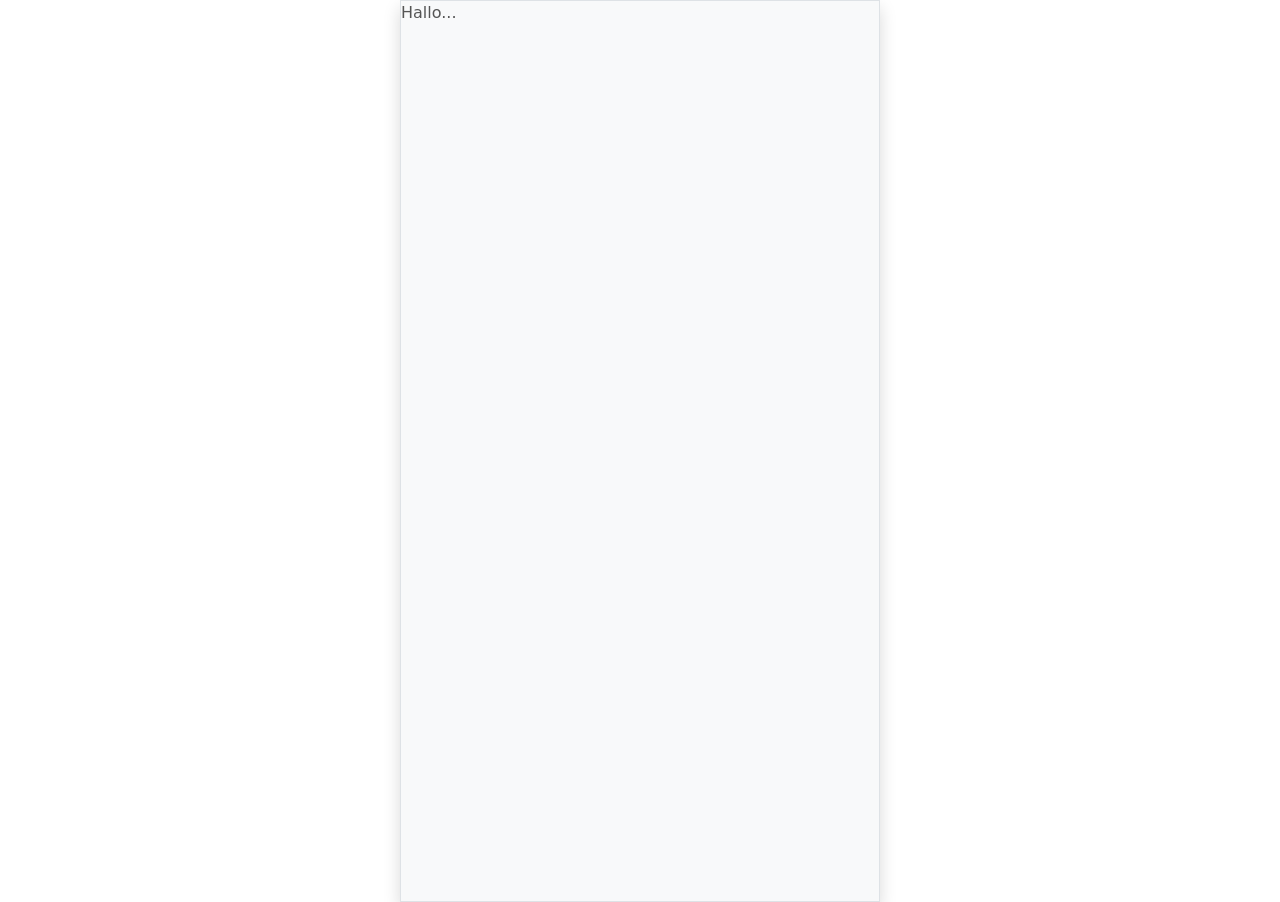
==== html/index.html @ d2ee05b6 "up theme" ====
<!doctype html>
<html lang="id">
  <head>
    <meta charset="UTF-8" />
    <meta name="viewport" content="width=480, user-scalable=no" />
    <meta name="theme-color" content="#FFFFFF" />
    <meta name="description" content="Lapor Bupati" />
    <meta name="keywords" content="Lapor Bupati" />
    <meta name="author" content="LoisPoetra" />
    <meta name="robots" content="index, follow" />

    <!-- Open Graph Meta -->
    <meta property="og:type" content="website" />
    <meta property="og:title" content="Lapor Bupati" />
    <meta property="og:description" content="Lapor Bupati" />
    <meta property="og:image" content="/lamdara.png" />
    <meta property="og:url" content="/" />

    <!-- Twitter Meta -->
    <meta name="twitter:card" content="summary_large_image" />
    <meta name="twitter:title" content="Lapor Bupati" />
    <meta name="twitter:description" content="Lapor Bupati" />
    <meta name="twitter:image" content="/lamdara.png" />

    <title>Lapor Bupati</title>

    <!-- Icons -->
    <link rel="icon" href="favicon.ico" type="image/x-icon" />
    <link rel="apple-touch-icon" sizes="180x180" href="apple-touch-icon.png" />
    <link rel="icon" type="image/png" sizes="32x32" href="favicon-32x32.png" />
    <link rel="icon" type="image/png" sizes="16x16" href="favicon-16x16.png" />
    <link
      rel="icon"
      type="image/png"
      sizes="192x192"
      href="android-chrome-192x192.png"
    />
    <link
      rel="icon"
      type="image/png"
      sizes="512x512"
      href="android-chrome-512x512.png"
    />
    <link rel="manifest" href="site.webmanifest" />

    <!-- CSS -->
    <link rel="stylesheet" href="assets/css/animation.css" />
    <link rel="stylesheet" href="assets/css/font.css" />
    <link rel="stylesheet" href="assets/css/width.css" />
    <link rel="stylesheet" href="assets/css/height.css" />
    <link rel="stylesheet" href="assets/css/color.css" />
    <link rel="stylesheet" href="assets/css/style.css" />
    <link rel="stylesheet" href="assets/css/custom.css" />
    <link rel="stylesheet" href="assets/css/app.css" />
    <link rel="stylesheet" href="assets/css/responsive.css" />

    <!-- VENDOR CSS -->
    <link
      rel="stylesheet"
      href="assets/vendor/sweetalert2/sweetalert2.min.css"
    />
    <link
      rel="stylesheet"
      href="assets/vendor/bootstrap/css/bootstrap.min.css"
    />
    <link rel="stylesheet" href="assets/vendor/aos/aos.css" />
    <link
      rel="stylesheet"
      href="assets/vendor/glightbox/css/glightbox.min.css"
    />
    <link rel="stylesheet" href="assets/vendor/swiper/swiper-bundle.min.css" />
  </head>
  <body class="index-page">
    <div id="app">
      <main class="main" id="mainApp">
        <section class="page-wrapper shadow border bg-light">
          <div class="page-app">Hallo...</div>
        </section>
      </main>
    </div>

    <!-- VENDOR JS -->
    <script src="assets/vendor/sweetalert2/sweetalert2.min.js"></script>
    <script src="assets/vendor/bootstrap/js/bootstrap.min.js"></script>
    <script src="assets/vendor/aos/aos.js"></script>
    <script src="assets/vendor/glightbox/js/glightbox.min.js"></script>
    <script src="assets/vendor/swiper/swiper-bundle.min.js"></script>
    <script src="assets/vendor/purecounter/purecounter_vanilla.js"></script>
    <script src="assets/vendor/imagesloaded/imagesloaded.pkgd.min.js"></script>
    <script src="assets/vendor/isotope-layout/isotope.pkgd.min.js"></script>
  </body>
</html>
---- html/assets/css/animation.css ----
/* =================== */
/* SCROLLING MARQUEE  */
/* =================== */
@keyframes marqueeLeft {
    0% {
        transform: translateX(0);
    }
    100% {
        transform: translateX(-100%);
    }
}

@keyframes marqueeRight {
    0% {
        transform: translateX(-100%);
    }
    100% {
        transform: translateX(0);
    }
}

.on-marquee {
    overflow: hidden;
    white-space: nowrap;
    display: inline-block;
    animation: marqueeLeft 5s linear infinite;
}

/* =================== */
/* SHAKE ANIMATION  */
/* =================== */
@keyframes shake {
    0%, 100% { transform: translateX(0); }
    20%, 60% { transform: translateX(-5px); }
    40%, 80% { transform: translateX(5px); }
}

.on-shake:hover {
    animation: shake 0.5s ease-in-out;
}

/* =================== */
/* TEXT SHRINK / GROW */
/* =================== */
@keyframes sinkText {
    0% { transform: scale(1); opacity: 1; }
    100% { transform: scale(0.9); opacity: 0.8; }
}

.on-shink:hover {
    animation: sinkText 0.3s ease-in-out forwards;
}

@keyframes growText {
    0% { transform: scale(1); }
    100% { transform: scale(1.1); }
}

.on-grow:hover {
    animation: growText 0.3s ease-in-out forwards;
}

/* =================== */
/* ROTATE ANIMATION  */
/* =================== */
@keyframes rotate360 {
    from { transform: rotate(0deg); }
    to { transform: rotate(360deg); }
}

.on-rotate {
    display: inline-block;
    animation: rotate360 2s linear infinite;
}

/* =================== */
/* FADE IN / OUT  */
/* =================== */
@keyframes fadeIn {
    from { opacity: 0; }
    to { opacity: 1; }
}

.on-fade-in {
    animation: fadeIn 1s ease-in-out;
}

@keyframes fadeOut {
    from { opacity: 1; }
    to { opacity: 0; }
}

.on-fade-out {
    animation: fadeOut 1s ease-in-out;
}

/* =================== */
/* LOADING SPINNER */
/* =================== */
@keyframes spinner {
    0% { transform: rotate(0deg); }
    100% { transform: rotate(360deg); }
}

.on-spinner {
    width: 30px;
    height: 30px;
    border: 4px solid rgba(255, 255, 255, 0.3);
    border-top: 4px solid #fff;
    border-radius: 50%;
    animation: spinner 1s linear infinite;
}

/* =================== */
/* BOUNCE EFFECT  */
/* =================== */
@keyframes bounce {
    0%, 100% { transform: translateY(0); }
    50% { transform: translateY(-10px); }
}

.on-bounce {
    animation: bounce 0.5s ease-in-out infinite;
}

/* =================== */
/* WIGGLE EFFECT  */
/* =================== */
@keyframes wiggle {
    0% { transform: rotate(0); }
    25% { transform: rotate(5deg); }
    50% { transform: rotate(-5deg); }
    75% { transform: rotate(5deg); }
    100% { transform: rotate(0); }
}

.on-wiggle:hover {
    animation: wiggle 0.3s ease-in-out;
}

/* =================== */
/* COLOR CHANGE  */
/* =================== */
@keyframes colorChange {
    0% { color: red; }
    50% { color: blue; }
    100% { color: green; }
}

.on-color-change {
    animation: colorChange 3s infinite;
}


/* Keyframe for Shimmer Animation */
@keyframes shimmer {
    0% {
        left: -150%;
    }

    100% {
        left: 100%;
    }
}
---- html/assets/css/font.css ----
/* Variable Fonts */
@font-face {
  font-family: "Urbanist";
  src: url("../fonts/Urbanist-VariableFont_wght.ttf") format("truetype");
  font-weight: 100 900;
  font-style: normal;
}

@font-face {
  font-family: "Urbanist";
  src: url("../fonts/Urbanist-Italic-VariableFont_wght.ttf") format("truetype");
  font-weight: 100 900;
  font-style: italic;
}

/* Static Fonts */
@font-face {
  font-family: "Urbanist";
  src: url("../fonts/static/Urbanist-Thin.ttf") format("truetype");
  font-weight: 100;
  font-style: normal;
}

@font-face {
  font-family: "Urbanist";
  src: url("../fonts/static/Urbanist-ThinItalic.ttf") format("truetype");
  font-weight: 100;
  font-style: italic;
}

@font-face {
  font-family: "Urbanist";
  src: url("../fonts/static/Urbanist-ExtraLight.ttf") format("truetype");
  font-weight: 200;
  font-style: normal;
}

@font-face {
  font-family: "Urbanist";
  src: url("../fonts/static/Urbanist-ExtraLightItalic.ttf") format("truetype");
  font-weight: 200;
  font-style: italic;
}

@font-face {
  font-family: "Urbanist";
  src: url("../fonts/static/Urbanist-Light.ttf") format("truetype");
  font-weight: 300;
  font-style: normal;
}

@font-face {
  font-family: "Urbanist";
  src: url("../fonts/static/Urbanist-LightItalic.ttf") format("truetype");
  font-weight: 300;
  font-style: italic;
}

@font-face {
  font-family: "Urbanist";
  src: url("../fonts/static/Urbanist-Regular.ttf") format("truetype");
  font-weight: 400;
  font-style: normal;
}

@font-face {
  font-family: "Urbanist";
  src: url("../fonts/static/Urbanist-Italic.ttf") format("truetype");
  font-weight: 400;
  font-style: italic;
}

@font-face {
  font-family: "Urbanist";
  src: url("../fonts/static/Urbanist-Medium.ttf") format("truetype");
  font-weight: 500;
  font-style: normal;
}

@font-face {
  font-family: "Urbanist";
  src: url("../fonts/static/Urbanist-MediumItalic.ttf") format("truetype");
  font-weight: 500;
  font-style: italic;
}

@font-face {
  font-family: "Urbanist";
  src: url("../fonts/static/Urbanist-SemiBold.ttf") format("truetype");
  font-weight: 600;
  font-style: normal;
}

@font-face {
  font-family: "Urbanist";
  src: url("../fonts/static/Urbanist-SemiBoldItalic.ttf") format("truetype");
  font-weight: 600;
  font-style: italic;
}

@font-face {
  font-family: "Urbanist";
  src: url("../fonts/static/Urbanist-Bold.ttf") format("truetype");
  font-weight: 700;
  font-style: normal;
}

@font-face {
  font-family: "Urbanist";
  src: url("../fonts/static/Urbanist-BoldItalic.ttf") format("truetype");
  font-weight: 700;
  font-style: italic;
}

@font-face {
  font-family: "Urbanist";
  src: url("../fonts/static/Urbanist-ExtraBold.ttf") format("truetype");
  font-weight: 800;
  font-style: normal;
}

@font-face {
  font-family: "Urbanist";
  src: url("../fonts/static/Urbanist-ExtraBoldItalic.ttf") format("truetype");
  font-weight: 800;
  font-style: italic;
}

@font-face {
  font-family: "Urbanist";
  src: url("../fonts/static/Urbanist-Black.ttf") format("truetype");
  font-weight: 900;
  font-style: normal;
}

@font-face {
  font-family: "Urbanist";
  src: url("../fonts/static/Urbanist-BlackItalic.ttf") format("truetype");
  font-weight: 900;
  font-style: italic;
}

/* Font SIZE */
.fs-8px {
  font-size: 8px !important;
}

.fs-9px {
  font-size: 9px !important;
}

.fs-10px {
  font-size: 10px !important;
}

.fs-11px {
  font-size: 11px !important;
}

.fs-12px {
  font-size: 12px !important;
}

.fs-13px {
  font-size: 13px !important;
}

.fs-14px {
  font-size: 14px !important;
}

.fs-15px {
  font-size: 15px !important;
}

.fs-16px {
  font-size: 16px !important;
}

.fs-17px {
  font-size: 17px !important;
}

.fs-18px {
  font-size: 18px !important;
}

.fs-19px {
  font-size: 19px !important;
}

.fs-20px {
  font-size: 20px !important;
}

.fs-21px {
  font-size: 21px !important;
}

.fs-22px {
  font-size: 22px !important;
}

.fs-23px {
  font-size: 23px !important;
}

.fs-24px {
  font-size: 24px !important;
}

.fs-25px {
  font-size: 25px !important;
}

.fs-26px {
  font-size: 26px !important;
}

.fs-27px {
  font-size: 27px !important;
}

.fs-28px {
  font-size: 28px !important;
}

.fs-29px {
  font-size: 29px !important;
}

.fs-30px {
  font-size: 30px !important;
}

.fs-31px {
  font-size: 31px !important;
}

.fs-32px {
  font-size: 32px !important;
}

.fs-33px {
  font-size: 33px !important;
}

.fs-34px {
  font-size: 34px !important;
}

.fs-35px {
  font-size: 35px !important;
}

.fs-36px {
  font-size: 36px !important;
}

.fs-37px {
  font-size: 37px !important;
}

.fs-38px {
  font-size: 38px !important;
}

.fs-39px {
  font-size: 39px !important;
}

.fs-40px {
  font-size: 40px !important;
}

.fs-41px {
  font-size: 41px !important;
}

.fs-42px {
  font-size: 42px !important;
}

.fs-43px {
  font-size: 43px !important;
}

.fs-44px {
  font-size: 44px !important;
}

.fs-45px {
  font-size: 45px !important;
}

.fs-46px {
  font-size: 46px !important;
}

.fs-47px {
  font-size: 47px !important;
}

.fs-48px {
  font-size: 48px !important;
}

.fs-49px {
  font-size: 49px !important;
}

.fs-50px {
  font-size: 50px !important;
}

.fs-45px {
  font-size: 45px !important;
}

.fs-46px {
  font-size: 46px !important;
}

.fs-47px {
  font-size: 47px !important;
}

.fs-48px {
  font-size: 48px !important;
}

.fs-49px {
  font-size: 49px !important;
}

.fs-50px {
  font-size: 50px !important;
}

.fs-51px {
  font-size: 51px !important;
}

.fs-52px {
  font-size: 52px !important;
}

.fs-53px {
  font-size: 53px !important;
}

.fs-54px {
  font-size: 54px !important;
}

.fs-55px {
  font-size: 55px !important;
}

.fs-56px {
  font-size: 56px !important;
}

.fs-57px {
  font-size: 57px !important;
}

.fs-58px {
  font-size: 58px !important;
}

.fs-59px {
  font-size: 59px !important;
}

.fs-60px {
  font-size: 60px !important;
}

.fs-61px {
  font-size: 61px !important;
}

.fs-62px {
  font-size: 62px !important;
}

.fs-63px {
  font-size: 63px !important;
}

.fs-64px {
  font-size: 64px !important;
}

.fs-65px {
  font-size: 65px !important;
}

.fs-66px {
  font-size: 66px !important;
}

.fs-67px {
  font-size: 67px !important;
}

.fs-68px {
  font-size: 68px !important;
}

.fs-69px {
  font-size: 69px !important;
}

.fs-70px {
  font-size: 70px !important;
}

.fs-71px {
  font-size: 71px !important;
}

.fs-72px {
  font-size: 72px !important;
}

.fs-73px {
  font-size: 73px !important;
}

.fs-74px {
  font-size: 74px !important;
}

.fs-75px {
  font-size: 75px !important;
}

.fs-76px {
  font-size: 76px !important;
}

.fs-77px {
  font-size: 77px !important;
}

.fs-78px {
  font-size: 78px !important;
}

.fs-79px {
  font-size: 79px !important;
}

.fs-80px {
  font-size: 80px !important;
}

.fs-81px {
  font-size: 81px !important;
}

.fs-82px {
  font-size: 82px !important;
}

.fs-83px {
  font-size: 83px !important;
}

.fs-84px {
  font-size: 84px !important;
}

.fs-85px {
  font-size: 85px !important;
}

.fs-86px {
  font-size: 86px !important;
}

.fs-87px {
  font-size: 87px !important;
}

.fs-88px {
  font-size: 88px !important;
}

.fs-89px {
  font-size: 89px !important;
}

.fs-90px {
  font-size: 90px !important;
}

.fs-91px {
  font-size: 91px !important;
}

.fs-92px {
  font-size: 92px !important;
}

.fs-93px {
  font-size: 93px !important;
}

.fs-94px {
  font-size: 94px !important;
}

.fs-95px {
  font-size: 95px !important;
}

.fs-96px {
  font-size: 96px !important;
}

.fs-97px {
  font-size: 97px !important;
}

.fs-98px {
  font-size: 98px !important;
}

.fs-99px {
  font-size: 99px !important;
}

.fs-100px {
  font-size: 100px !important;
}

/* Font-weight CSS dari 100 hingga 900 */
.fw-100 {
  font-weight: 100;
  /* Tipis */
}

.fw-200 {
  font-weight: 200;
}

.fw-300 {
  font-weight: 300;
}

.fw-400 {
  font-weight: 400;
  /* Normal */
}

.fw-500 {
  font-weight: 500;
}

.fw-600 {
  font-weight: 600;
}

.fw-700 {
  font-weight: 700;
  /* Tebal */
}

.fw-800 {
  font-weight: 800;
}

.fw-900 {
  font-weight: 900;
  /* Sangat tebal */
}
---- html/assets/css/width.css ----
.ws-0{
  width: 0 !important;
}
.ws-5 {
  width: 5% !important;
}

.ws-10 {
  width: 10% !important;
}

.ws-15 {
  width: 15% !important;
}

.ws-20 {
  width: 20% !important;
}

.ws-25 {
  width: 25% !important;
}

.ws-30 {
  width: 30% !important;
}

.ws-35 {
  width: 35% !important;
}

.ws-40 {
  width: 40% !important;
}

.ws-45 {
  width: 45% !important;
}

.ws-50 {
  width: 50% !important;
}

.ws-55 {
  width: 55% !important;
}

.ws-60 {
  width: 60% !important;
}

.ws-65 {
  width: 65% !important;
}

.ws-70 {
  width: 70% !important;
}

.ws-75 {
  width: 75% !important;
}

.ws-80 {
  width: 80% !important;
}

.ws-85 {
  width: 85% !important;
}

.ws-90 {
  width: 90% !important;
}

.ws-95 {
  width: 95% !important;
}

.ws-100 {
  width: 100% !important;
}

.ws-5px {
  width: 5px !important;
}

.ws-10px {
  width: 10px !important;
}

.ws-15px {
  width: 15px !important;
}

.ws-20px {
  width: 20px !important;
}

.ws-25px {
  width: 25px !important;
}

.ws-30px {
  width: 30px !important;
}

.ws-35px {
  width: 35px !important;
}

.ws-40px {
  width: 40px !important;
}

.ws-45px {
  width: 45px !important;
}

.ws-50px {
  width: 50px !important;
}

.ws-55px {
  width: 55px !important;
}

.ws-60px {
  width: 60px !important;
}

.ws-65px {
  width: 65px !important;
}

.ws-70px {
  width: 70px !important;
}

.ws-75px {
  width: 75px !important;
}

.ws-80px {
  width: 80px !important;
}

.ws-85px {
  width: 85px !important;
}

.ws-90px {
  width: 90px !important;
}

.ws-95px {
  width: 95px !important;
}

.ws-100px {
  width: 100px !important;
}

.ws-150px {
  width: 150px !important;
}

.ws-200px {
  width: 200px !important;
}

.ws-250px {
  width: 250px !important;
}

.ws-300px {
  width: 300px !important;
}

.ws-350px {
  width: 350px !important;
}

.ws-500px {
  width: 500px !important;
}
---- html/assets/css/height.css ----
.hs-5 {
  height: 5% !important;
}

.hs-10 {
  height: 10% !important;
}

.hs-15 {
  height: 15% !important;
}

.hs-20 {
  height: 20% !important;
}

.hs-25 {
  height: 25% !important;
}

.hs-30 {
  height: 30% !important;
}

.hs-35 {
  height: 35% !important;
}

.hs-40 {
  height: 40% !important;
}

.hs-45 {
  height: 45% !important;
}

.hs-50 {
  height: 50% !important;
}

.hs-55 {
  height: 55% !important;
}

.hs-60 {
  height: 60% !important;
}

.hs-65 {
  height: 65% !important;
}

.hs-70 {
  height: 70% !important;
}

.hs-75 {
  height: 75% !important;
}

.hs-80 {
  height: 80% !important;
}

.hs-85 {
  height: 85% !important;
}

.hs-90 {
  height: 90% !important;
}

.hs-95 {
  height: 95% !important;
}

.hs-100 {
  height: 100% !important;
}

.hs-5px {
  height: 5px !important;
}

.hs-10px {
  height: 10px !important;
}

.hs-15px {
  height: 15px !important;
}

.hs-20px {
  height: 20px !important;
}

.hs-25px {
  height: 25px !important;
}

.hs-30px {
  height: 30px !important;
}

.hs-35px {
  height: 35px !important;
}

.hs-40px {
  height: 40px !important;
}

.hs-45px {
  height: 45px !important;
}

.hs-50px {
  height: 50px !important;
}

.hs-55px {
  height: 55px !important;
}

.hs-60px {
  height: 60px !important;
}

.hs-65px {
  height: 65px !important;
}

.hs-70px {
  height: 70px !important;
}

.hs-75px {
  height: 75px !important;
}

.hs-80px {
  height: 80px !important;
}

.hs-85px {
  height: 85px !important;
}

.hs-90px {
  height: 90px !important;
}

.hs-95px {
  height: 95px !important;
}

.hs-100px {
  height: 100px !important;
}

.hs-150px {
  height: 150px !important;
}

.hs-200px {
  height: 200px !important;
}

.hs-250px {
  height: 250px !important;
}

.hs-300px {
  height: 300px !important;
}

.hs-350px {
  height: 350px !important;
}

.hs-500px {
  height: 500px !important;
}
---- html/assets/css/color.css ----
:root {
    --dark-color: #000000;
    --dark-color-light: #2A2A2A;
    --dark-color-lighter: #3C3C3C;
    --white-color: #FFFFFF;
    --white-color-light: #F1F1F1;
    --white-color-lighter: #E8E8E8;
    --gray-color: #A7A7A7;
    --blue-color: #007BFF;
    --blue-color-light: #66B3FF;
    --blue-color-lighter: #99CCFF;
    --green-color: #28A745;
    --green-color-light: #66D39A;
    --green-color-lighter: #A2E1B3;
    --red-color: #DC3545;
    --red-color-light: #FF6F74;
    --red-color-lighter: #FF8C91;
    --yellow-color: #FFC107;
    --yellow-color-light: #FFDC65;
    --yellow-color-lighter: #FFED90;
    --purple-color: #6F42C1;
    --purple-color-light: #9B7FE0;
    --purple-color-lighter: #D0A9F2;
}

.text-dark {
    color: var(--dark-color) !important;
}

.text-dark-light {
    color: var(--dark-color-light) !important;
}

.text-dark-lighter {
    color: var(--dark-color-lighter) !important;
}

.bg-dark {
    background-color: var(--dark-color) !important;
}

.bg-dark-light {
    background-color: var(--dark-color-light) !important;
}

.bg-dark-lighter {
    background-color: var(--dark-color-lighter) !important;
}

.text-white {
    color: var(--white-color) !important;
}

.text-white-light {
    color: var(--white-color-light) !important;
}

.text-white-lighter {
    color: var(--white-color-lighter) !important;
}

.bg-white {
    background-color: var(--white-color) !important;
}

.bg-white-light {
    background-color: var(--white-color-light) !important;
}

.bg-white-lighter {
    background-color: var(--white-color-lighter) !important;
}

.text-gray {
    color: var(--gray-color) !important;
}

.bg-gray {
    background-color: var(--gray-color) !important;
}

.text-blue {
    color: var(--blue-color) !important;
}

.text-blue-light {
    color: var(--blue-color-light) !important;
}

.text-blue-lighter {
    color: var(--blue-color-lighter) !important;
}

.bg-blue {
    background-color: var(--blue-color) !important;
}

.bg-blue-light {
    background-color: var(--blue-color-light);
}

.bg-blue-lighter {
    background-color: var(--blue-color-lighter);
}

.text-green {
    color: var(--green-color);
}

.text-green-light {
    color: var(--green-color-light);
}

.text-green-lighter {
    color: var(--green-color-lighter);
}

.bg-green {
    background-color: var(--green-color);
}

.bg-green-light {
    background-color: var(--green-color-light);
}

.bg-green-lighter {
    background-color: var(--green-color-lighter);
}

.text-red {
    color: var(--red-color);
}

.text-red-light {
    color: var(--red-color-light);
}

.text-red-lighter {
    color: var(--red-color-lighter);
}

.bg-red {
    background-color: var(--red-color);
}

.bg-red-light {
    background-color: var(--red-color-light);
}

.bg-red-lighter {
    background-color: var(--red-color-lighter);
}

.text-yellow {
    color: var(--yellow-color);
}

.text-yellow-light {
    color: var(--yellow-color-light);
}

.text-yellow-lighter {
    color: var(--yellow-color-lighter);
}

.bg-yellow {
    background-color: var(--yellow-color);
}

.bg-yellow-light {
    background-color: var(--yellow-color-light);
}

.bg-yellow-lighter {
    background-color: var(--yellow-color-lighter);
}

.text-purple {
    color: var(--purple-color);
}

.text-purple-light {
    color: var(--purple-color-light);
}

.text-purple-lighter {
    color: var(--purple-color-lighter);
}

.bg-purple {
    background-color: var(--purple-color);
}

.bg-purple-light {
    background-color: var(--purple-color-light);
}

.bg-purple-lighter {
    background-color: var(--purple-color-lighter);
}
---- html/assets/css/style.css ----
/*
@import 'bootstrap/dist/css/bootstrap.min.css';
@import 'bootstrap-icons/font/bootstrap-icons.css';
@import 'aos/dist/aos.css';
@import 'glightbox/dist/css/glightbox.min.css';
@import 'swiper/swiper-bundle.css';
*/

/* Fonts */
:root {
    --default-font:
        "Roboto", system-ui, -apple-system, "Segoe UI", Roboto,
        "Helvetica Neue", Arial, "Noto Sans", "Liberation Sans", sans-serif,
        "Apple Color Emoji", "Segoe UI Emoji", "Segoe UI Symbol",
        "Noto Color Emoji";
    --heading-font: "Raleway", sans-serif;
    --nav-font: "Poppins", sans-serif;
}

/* Global Colors - The following color variables are used throughout the website. Updating them here will change the color scheme of the entire website */
:root {
    --background-color: #ffffff;
    /* Background color for the entire website, including individual sections */
    --default-color: #555555;
    /* Default color used for the majority of the text content across the entire website */
    --heading-color: #1e4356;
    /* Color for headings, subheadings and title throughout the website */
    --accent-color: #68a4c4;
    /* Accent color that represents your brand on the website. It's used for buttons, links, and other elements that need to stand out */
    --surface-color: #ffffff;
    /* The surface color is used as a background of boxed elements within sections, such as cards, icon boxes, or other elements that require a visual separation from the global background. */
    --contrast-color: #ffffff;
    /* Contrast color for text, ensuring readability against backgrounds of accent, heading, or default colors. */
}

/* Nav Menu Colors - The following color variables are used specifically for the navigation menu. They are separate from the global colors to allow for more customization options */
:root {
    --nav-color: #ffffff;
    /* The default color of the main navmenu links */
    --nav-hover-color: #68a4c4;
    /* Applied to main navmenu links when they are hovered over or active */
    --nav-mobile-background-color: #ffffff;
    /* Used as the background color for mobile navigation menu */
    --nav-dropdown-background-color: #ffffff;
    /* Used as the background color for dropdown items that appear when hovering over primary navigation items */
    --nav-dropdown-color: #555555;
    /* Used for navigation links of the dropdown items in the navigation menu. */
    --nav-dropdown-hover-color: #68a4c4;
    /* Similar to --nav-hover-color, this color is applied to dropdown navigation links when they are hovered over. */
}

/* Color Presets - These classes override global colors when applied to any section or element, providing reuse of the sam color scheme. */

.light-background {
    --background-color: #f4f8fb;
    --surface-color: #ffffff;
}

.dark-background {
    --background-color: #1e4356;
    --default-color: #ffffff;
    --heading-color: #ffffff;
    --surface-color: #284e62;
    --contrast-color: #ffffff;
}

/* Smooth scroll */
:root {
    scroll-behavior: smooth;
}

/*--------------------------------------------------------------
  # General Styling & Shared Classes
  --------------------------------------------------------------*/
body {
    color: var(--default-color);
    background-color: var(--background-color);
    font-family: var(--default-font);
}

a {
    color: var(--accent-color);
    text-decoration: none;
    transition: 0.3s;
}

a:hover {
    color: color-mix(in srgb, var(--accent-color), transparent 25%);
    text-decoration: none;
}

h1,
h2,
h3,
h4,
h5,
h6 {
    color: var(--heading-color);
    font-family: var(--heading-font);
}

/* PHP Email Form Messages
  ------------------------------*/
.php-email-form .error-message {
    display: none;
    background: #df1529;
    color: #ffffff;
    text-align: left;
    padding: 15px;
    margin-bottom: 24px;
    font-weight: 600;
}

.php-email-form .sent-message {
    display: none;
    color: #ffffff;
    background: #059652;
    text-align: center;
    padding: 15px;
    margin-bottom: 24px;
    font-weight: 600;
}

.php-email-form .loading {
    display: none;
    background: var(--surface-color);
    text-align: center;
    padding: 15px;
    margin-bottom: 24px;
}

.php-email-form .loading:before {
    content: "";
    display: inline-block;
    border-radius: 50%;
    width: 24px;
    height: 24px;
    margin: 0 10px -6px 0;
    border: 3px solid var(--accent-color);
    border-top-color: var(--surface-color);
    animation: php-email-form-loading 1s linear infinite;
}

@keyframes php-email-form-loading {
    0% {
        transform: rotate(0deg);
    }

    100% {
        transform: rotate(360deg);
    }
}

/* Pulsating Play Button
  ------------------------------*/
.pulsating-play-btn {
    width: 94px;
    height: 94px;
    background: radial-gradient(
        var(--accent-color) 50%,
        color-mix(in srgb, var(--accent-color), transparent 75%) 52%
    );
    border-radius: 50%;
    display: block;
    position: relative;
    overflow: hidden;
}

.pulsating-play-btn:before {
    content: "";
    position: absolute;
    width: 120px;
    height: 120px;
    animation-delay: 0s;
    animation: pulsate-play-btn 2s;
    animation-direction: forwards;
    animation-iteration-count: infinite;
    animation-timing-function: steps;
    opacity: 1;
    border-radius: 50%;
    border: 5px solid color-mix(in srgb, var(--accent-color), transparent 30%);
    top: -15%;
    left: -15%;
    background: rgba(198, 16, 0, 0);
}

.pulsating-play-btn:after {
    content: "";
    position: absolute;
    left: 50%;
    top: 50%;
    transform: translateX(-40%) translateY(-50%);
    width: 0;
    height: 0;
    border-top: 10px solid transparent;
    border-bottom: 10px solid transparent;
    border-left: 15px solid #fff;
    z-index: 100;
    transition: all 400ms cubic-bezier(0.55, 0.055, 0.675, 0.19);
}

.pulsating-play-btn:hover:before {
    content: "";
    position: absolute;
    left: 50%;
    top: 50%;
    transform: translateX(-40%) translateY(-50%);
    width: 0;
    height: 0;
    border: none;
    border-top: 10px solid transparent;
    border-bottom: 10px solid transparent;
    border-left: 15px solid #fff;
    z-index: 200;
    animation: none;
    border-radius: 0;
}

.pulsating-play-btn:hover:after {
    border-left: 15px solid var(--accent-color);
    transform: scale(20);
}

@keyframes pulsate-play-btn {
    0% {
        transform: scale(0.6, 0.6);
        opacity: 1;
    }

    100% {
        transform: scale(1, 1);
        opacity: 0;
    }
}

/*--------------------------------------------------------------
  # Global Header
  --------------------------------------------------------------*/
.header {
    --background-color: rgba(255, 255, 255, 0);
    --default-color: #ffffff;
    --heading-color: #ffffff;
    color: var(--default-color);
    background-color: var(--background-color);
    padding: 15px 0;
    transition: all 0.5s;
    z-index: 997;
}

.header .logo {
    line-height: 1;
}

.header .logo img {
    max-height: 32px;
    margin-right: 8px;
}

.header .logo h1 {
    font-size: 30px;
    margin: 0;
    font-weight: 700;
    color: var(--heading-color);
}

/* Global Header on Scroll
  ------------------------------*/
.scrolled .header {
    --background-color: #002d57;
}

/*--------------------------------------------------------------
  # Navigation Menu
  --------------------------------------------------------------*/
/* Navmenu - Desktop */
@media (min-width: 1200px) {
    .navmenu {
        padding: 0;
    }

    .navmenu ul {
        margin: 0;
        padding: 0;
        display: flex;
        list-style: none;
        align-items: center;
    }

    .navmenu li {
        position: relative;
        transition:
            font-weight 0.3s ease,
            color 0.3s ease;
    }

    .navmenu a,
    .navmenu a:focus {
        color: var(--nav-color);
        padding: 10px 15px;
        font-size: 16px;
        font-family: var(--nav-font);
        font-weight: 400;
        display: flex;
        align-items: center;
        justify-content: space-between;
        white-space: nowrap;
        transition: 0.3s;
    }

    .navmenu a i,
    .navmenu a:focus i {
        font-size: 12px;
        line-height: 0;
        margin-left: 5px;
        transition: 0.3s;
    }

    /*.navmenu li:last-child a {
        padding-right: 0;
    }*/

    .navmenu li:hover > a,
    .navmenu .active,
    .navmenu .active:focus {
        /*color: var(--nav-hover-color);*/
        color: #ffffff;
        /*font-weight: bold;*/
    }

    .navmenu .dropdown ul {
        margin: 0;
        padding: 10px 0;
        background: var(--nav-dropdown-background-color);
        display: block;
        position: absolute;
        visibility: hidden;
        left: 14px;
        top: 130%;
        opacity: 0;
        transition: 0.3s;
        border-radius: 4px;
        z-index: 99;
        box-shadow: 0px 0px 30px rgba(0, 0, 0, 0.1);
    }

    .navmenu .dropdown ul li {
        min-width: 200px;
    }

    .navmenu .dropdown ul a {
        padding: 10px 20px;
        font-size: 15px;
        text-transform: none;
        color: var(--nav-dropdown-color);
    }

    .navmenu .dropdown ul a i {
        font-size: 12px;
    }

    .navmenu .dropdown ul a:hover,
    .navmenu .dropdown ul .active:hover,
    .navmenu .dropdown ul li:hover > a {
        color: var(--nav-dropdown-hover-color);
    }

    .navmenu .dropdown:hover > ul {
        opacity: 1;
        top: 100%;
        visibility: visible;
    }

    .navmenu .dropdown .dropdown ul {
        top: 0;
        left: -90%;
        visibility: hidden;
    }

    .navmenu .dropdown .dropdown:hover > ul {
        opacity: 1;
        top: 0;
        left: -100%;
        visibility: visible;
    }
}

/* Navmenu - Mobile */
@media (max-width: 1199px) {
    .mobile-nav-toggle {
        color: var(--nav-color);
        font-size: 28px;
        line-height: 0;
        margin-right: 10px;
        cursor: pointer;
        transition: color 0.3s;
    }

    .navmenu {
        padding: 0;
        z-index: 9997;
    }

    .navmenu ul {
        display: none;
        list-style: none;
        position: absolute;
        inset: 60px 20px 20px 20px;
        padding: 10px 0;
        margin: 0;
        border-radius: 6px;
        background-color: var(--nav-mobile-background-color);
        overflow-y: auto;
        transition: 0.3s;
        z-index: 9998;
        box-shadow: 0px 0px 30px rgba(0, 0, 0, 0.1);
    }

    .navmenu a,
    .navmenu a:focus {
        color: var(--nav-dropdown-color);
        padding: 10px 20px;
        font-family: var(--nav-font);
        font-size: 17px;
        font-weight: 500;
        display: flex;
        align-items: center;
        justify-content: space-between;
        white-space: nowrap;
        transition: 0.3s;
    }

    .navmenu a i,
    .navmenu a:focus i {
        font-size: 12px;
        line-height: 0;
        margin-left: 5px;
        width: 30px;
        height: 30px;
        display: flex;
        align-items: center;
        justify-content: center;
        border-radius: 50%;
        transition: 0.3s;
        background-color: color-mix(
            in srgb,
            var(--accent-color),
            transparent 90%
        );
    }

    .navmenu a i:hover,
    .navmenu a:focus i:hover {
        background-color: var(--accent-color);
        color: var(--contrast-color);
    }

    .navmenu a:hover,
    .navmenu .active,
    .navmenu .active:focus {
        color: var(--nav-dropdown-hover-color);
    }

    .navmenu .active i,
    .navmenu .active:focus i {
        background-color: var(--accent-color);
        color: var(--contrast-color);
        transform: rotate(180deg);
    }

    .navmenu .dropdown ul {
        position: static;
        display: none;
        z-index: 99;
        padding: 10px 0;
        margin: 10px 20px;
        background-color: var(--nav-dropdown-background-color);
        border: 1px solid
            color-mix(in srgb, var(--default-color), transparent 90%);
        box-shadow: none;
        transition: all 0.5s ease-in-out;
    }

    .navmenu .dropdown ul ul {
        background-color: rgba(33, 37, 41, 0.1);
    }

    .navmenu .dropdown > .dropdown-active {
        display: block;
        background-color: rgba(33, 37, 41, 0.03);
    }

    .mobile-nav-active {
        overflow: hidden;
    }

    .mobile-nav-active .mobile-nav-toggle {
        color: #fff;
        position: absolute;
        font-size: 32px;
        top: 15px;
        right: 15px;
        margin-right: 0;
        z-index: 9999;
    }

    .mobile-nav-active .navmenu {
        position: fixed;
        overflow: hidden;
        inset: 0;
        background: rgba(33, 37, 41, 0.8);
        transition: 0.3s;
    }

    .mobile-nav-active .navmenu > ul {
        display: block;
    }
}

/*--------------------------------------------------------------
  # Global Footer
  --------------------------------------------------------------*/
.footer {
    color: var(--default-color);
    background-color: #1e5647;
    font-size: 14px;
    position: relative;
}

.footer .footer-newsletter {
    background-color: color-mix(in srgb, var(--default-color), transparent 97%);
    padding: 50px 0;
}

.footer .footer-newsletter h4 {
    font-size: 24px;
}

.footer .footer-newsletter .newsletter-form {
    margin-top: 30px;
    margin-bottom: 15px;
    padding: 6px 8px;
    position: relative;
    border-radius: 4px;
    background-color: var(--surface-color);
    border: 1px solid color-mix(in srgb, var(--default-color), transparent 90%);
    box-shadow: 0px 2px 25px rgba(0, 0, 0, 0.1);
    display: flex;
    transition: 0.3s;
    border-radius: 50px;
}

.footer .footer-newsletter .newsletter-form:focus-within {
    border-color: var(--accent-color);
}

.footer .footer-newsletter .newsletter-form input[type="email"] {
    border: 0;
    padding: 4px;
    width: 100%;
    background-color: var(--surface-color);
    color: var(--default-color);
}

.footer .footer-newsletter .newsletter-form input[type="email"]:focus-visible {
    outline: none;
}

.footer .footer-newsletter .newsletter-form input[type="submit"] {
    border: 0;
    font-size: 16px;
    padding: 0 20px;
    margin: -7px -8px -7px 0;
    background: var(--accent-color);
    color: var(--contrast-color);
    transition: 0.3s;
    border-radius: 50px;
}

.footer .footer-newsletter .newsletter-form input[type="submit"]:hover {
    background: color-mix(in srgb, var(--accent-color), transparent 20%);
}

.footer .footer-top {
    padding-top: 50px;
}

.footer .social-links a {
    display: flex;
    align-items: center;
    justify-content: center;
    width: 40px;
    height: 40px;
    border-radius: 50%;
    border: 1px solid color-mix(in srgb, var(--default-color), transparent 50%);
    font-size: 16px;
    color: color-mix(in srgb, var(--default-color), transparent 20%);
    margin-right: 10px;
    transition: 0.3s;
}

.footer .social-links a:hover {
    color: var(--accent-color);
    border-color: var(--accent-color);
}

.footer h4 {
    font-size: 16px;
    font-weight: bold;
    position: relative;
    padding-bottom: 12px;
}

.footer .footer-links {
    margin-bottom: 30px;
}

.footer .footer-links ul {
    list-style: none;
    padding: 0;
    margin: 0;
}

.footer .footer-links ul i {
    margin-right: 3px;
    font-size: 12px;
    line-height: 0;
    color: var(--accent-color);
}

.footer .footer-links ul li {
    padding: 10px 0;
    display: flex;
    align-items: center;
}

.footer .footer-links ul li:first-child {
    padding-top: 0;
}

.footer .footer-links ul a {
    display: inline-block;
    color: color-mix(in srgb, var(--default-color), transparent 20%);
    line-height: 1;
}

.footer .footer-links ul a:hover {
    color: var(--accent-color);
}

.footer .footer-about a {
    color: var(--heading-color);
    font-size: 24px;
    font-weight: 600;
    font-family: var(--heading-font);
}

.footer .footer-contact p {
    margin-bottom: 5px;
}

.footer .copyright {
    padding: 25px 0;
    border-top: 1px solid
        color-mix(in srgb, var(--default-color), transparent 90%);
}

.footer .copyright p {
    margin-bottom: 0;
}

.footer .credits {
    margin-top: 6px;
    font-size: 13px;
}

/*--------------------------------------------------------------
  # Preloader
  --------------------------------------------------------------*/
#preloader {
    position: fixed;
    inset: 0;
    z-index: 999999;
    overflow: hidden;
    background: var(--background-color);
    transition: all 0.6s ease-out;
}

#preloader:before {
    content: "";
    position: fixed;
    top: calc(50% - 30px);
    left: calc(50% - 30px);
    border: 6px solid #ffffff;
    border-color: #ac8734 transparent #c41220 transparent;
    border-radius: 50%;
    width: 60px;
    height: 60px;
    animation: animate-preloader 1.5s linear infinite;
}

@keyframes animate-preloader {
    0% {
        transform: rotate(0deg);
    }

    100% {
        transform: rotate(360deg);
    }
}

/*--------------------------------------------------------------
  # Scroll Top Button
  --------------------------------------------------------------*/
.scroll-top {
    position: fixed;
    visibility: hidden;
    opacity: 0;
    right: 15px;
    bottom: 15px;
    z-index: 99999;
    background-color: #6895c4;
    width: 40px;
    height: 40px;
    border-radius: 4px;
    transition: all 0.4s;
}

.scroll-top i {
    font-size: 24px;
    color: var(--contrast-color);
    line-height: 0;
}

.scroll-top:hover {
    background-color: color-mix(in srgb, var(--accent-color), transparent 20%);
    color: var(--contrast-color);
}

.scroll-top.active {
    visibility: visible;
    opacity: 1;
}

/*--------------------------------------------------------------
  # Disable aos animation delay on mobile devices
  --------------------------------------------------------------*/
@media screen and (max-width: 768px) {
    [data-aos-delay] {
        transition-delay: 0 !important;
    }
}

/*--------------------------------------------------------------
  # Global Page Titles & Breadcrumbs
  --------------------------------------------------------------*/
.page-title {
    color: var(--default-color);
    background-color: var(--background-color);
    padding: 115px 0 30px 0;
    text-align: center;
    position: relative;
}

.page-title:before {
    content: "";
    background-color: #dbc9f9;
    position: absolute;
    inset: 0;
}

.page-title h1 {
    font-size: 42px;
    font-weight: 700;
    margin-bottom: 10px;
}

.page-title .breadcrumbs ol {
    display: flex;
    flex-wrap: wrap;
    list-style: none;
    justify-content: center;
    padding: 0;
    margin: 0;
    font-size: 16px;
    font-weight: 400;
}

.page-title .breadcrumbs ol li + li {
    padding-left: 10px;
}

.page-title .breadcrumbs ol li + li::before {
    content: "/";
    display: inline-block;
    padding-right: 10px;
    color: color-mix(in srgb, var(--default-color), transparent 50%);
}

.page-title .container {
    max-width: 960px !important;
}

/*--------------------------------------------------------------
  # Global Sections
  --------------------------------------------------------------*/
section,
.section {
    color: var(--default-color);
    background-color: var(--background-color);
    padding: 60px 0;
    scroll-margin-top: 90px;
    overflow: clip;
}

@media (max-width: 1199px) {
    section,
    .section {
        scroll-margin-top: 66px;
    }
}

/*--------------------------------------------------------------
  # Global Section Titles
  --------------------------------------------------------------*/
.section-title {
    text-align: center;
    padding-bottom: 60px;
    position: relative;
}

/*
.section-title h2 {
    font-size: 32px;
    font-weight: 700;
    margin-bottom: 20px;
    padding-bottom: 20px;
    position: relative;
}

.section-title h2:before {
    content: "";
    position: absolute;
    display: block;
    width: 160px;
    height: 1px;
    background: color-mix(in srgb, var(--default-color), transparent 60%);
    left: 0;
    right: 0;
    bottom: 1px;
    margin: auto;
}

.section-title h2::after {
    content: "";
    position: absolute;
    display: block;
    width: 60px;
    height: 3px;
    background: var(--accent-color);
    left: 0;
    right: 0;
    bottom: 0;
    margin: auto;
}
*/
.section-title p {
    margin-bottom: 0;
}

/*--------------------------------------------------------------
  # Hero Section
  --------------------------------------------------------------*/
.hero {
    width: 100%;
    min-height: 80vh;
    overflow: hidden;
    display: flex;
    align-items: center;
    position: relative;
    background-color: transparent;
}

/*.hero::after {
    content: "";
    position: absolute;
    left: 50%;
    top: 0;
    width: 130%;
    height: 95%;
    background: linear-gradient(to right, color-mix(in srgb, var(--background-color), transparent 90%), var(--background-color));
    background-size: cover;
    z-index: 0;
    border-radius: 0 0 50% 50%;
    transform: translateX(-50%) rotate(0deg);
}

.hero::before {
    content: "";
    position: absolute;
    left: 50%;
    top: 0;
    width: 130%;
    height: 96%;
    background: #207432;
    opacity: 0.3;
    z-index: 0;
    border-radius: 0 0 50% 50%;
    transform: translateX(-50%) translateY(18px) rotate(-2deg);
}

.hero img {
    position: absolute;
    inset: 0;
    display: block;
    width: 100%;
    height: 100%;
    object-fit: cover;
    z-index: 1;
}
*/

.hero .carousel {
    position: relative;
    width: 100%;
    display: flex;
    align-items: center;
    z-index: 3;
}

.hero .carousel-container {
    display: flex;
    justify-content: center;
    align-items: center;
    flex-direction: column;
    text-align: center;
}

.hero h2 {
    margin-bottom: 30px;
    font-size: 48px;
    font-weight: 700;
    animation: fadeInDown 1s both;
    display: block;
}

.hero p {
    width: 80%;
    margin: 0 auto 30px auto;
    color: color-mix(in srgb, var(--default-color), transparent 20%);
    animation: fadeInDown 1s both 0.2s;
}

.hero .carousel-control-prev,
.hero .carousel-control-next {
    width: 10%;
}

.hero .carousel-control-next-icon,
.hero .carousel-control-prev-icon {
    background: none;
    font-size: 48px;
    line-height: 1;
    width: auto;
    height: auto;
}

.hero .btn-get-started {
    font-weight: 500;
    font-size: 14px;
    letter-spacing: 1px;
    display: inline-block;
    padding: 12px 32px;
    border-radius: 50px;
    transition: 0.5s;
    line-height: 1;
    margin: 10px;
    color: var(--default-color);
    animation: fadeInUp 1s both 0.4s;
    border: 2px solid var(--accent-color);
}

.hero .btn-get-started:hover {
    background: var(--accent-color);
    color: var(--contrast-color);
    text-decoration: none;
}

.hero .carousel-indicators {
    bottom: -60px;
}

.hero .carousel-indicators li {
    cursor: pointer;
    background: var(--default-color);
    overflow: hidden;
    border: 0;
    width: 12px;
    height: 12px;
    border-radius: 50px;
    opacity: 0.3;
    transition: 0.3s;
}

.hero .carousel-indicators li.active {
    opacity: 1;
    background: var(--accent-color);
}

@media (min-width: 1024px) {
    .hero p {
        width: 60%;
    }

    .hero .carousel-control-prev,
    .hero .carousel-control-next {
        width: 5%;
    }
}

@media (max-width: 768px), (max-height: 700px) {
    .hero h2 {
        font-size: 28px;
    }
}

@keyframes fadeInUp {
    from {
        opacity: 0;
        transform: translate3d(0, 100%, 0);
    }

    to {
        opacity: 1;
        transform: translate3d(0, 0, 0);
    }
}

@keyframes fadeInDown {
    from {
        opacity: 0;
        transform: translate3d(0, -100%, 0);
    }

    to {
        opacity: 1;
        transform: translate3d(0, 0, 0);
    }
}

/*--------------------------------------------------------------
  # Featured Services Section
  --------------------------------------------------------------*/
.featured-services {
    --cyan-color: #0dcaf0;
    /* Cyan */
    --orange-color: #fd7e14;
    /* Orange */
    --teal-color: #20c997;
    /* Teal */
    --red-color: #df1529;
    /* Red */
    --blue-color: #0d6efd;
    /* Blue */
    --green-color: #198754;
    /* Green */
    --yellow-color: #ffc107;
    /* Yellow */
    --purple-color: #6f42c1;
    /* Purple */
    --pink-color: #d63384;
    /* Pink */
    --gray-color: #6c757d;
    /* Gray */
    --dark-color: #212529;
    /* Dark */
    --light-color: #f8f9fa;
    /* Light */
}

.featured-services .service-item {
    background-color: var(--surface-color);
    box-shadow: 0px 5px 90px 0px rgba(0, 0, 0, 0.1);
    height: 100%;
    padding: 40px 30px;
    text-align: center;
    transition: 0.3s;
    border-radius: 5px;
    border: 1px solid transparent;
}

.featured-services .service-item .icon {
    margin: 0 auto;
    width: 64px;
    height: 64px;
    display: flex;
    border-radius: 50%;
    align-items: center;
    justify-content: center;
    transition: ease-in-out 0.3s;
    position: relative;
}

.featured-services .service-item .icon i {
    font-size: 28px;
    transition: 0.5s;
    position: relative;
}

.featured-services .service-item h3 {
    font-weight: 700;
    margin: 10px 0 15px 0;
    font-size: 22px;
}

.featured-services .service-item p {
    line-height: 24px;
    font-size: 14px;
    margin-bottom: 0;
}

.featured-services .service-item:hover {
    box-shadow: 0px 5px 35px 0px rgba(0, 0, 0, 0.1);
}

.featured-services .service-item.item-cyan .icon {
    background-color: color-mix(in srgb, var(--cyan-color) 10%, white 95%);
}

.featured-services .service-item.item-cyan .icon i {
    color: var(--cyan-color);
}

.featured-services .service-item.item-cyan:hover {
    border-color: var(--cyan-color);
}

.featured-services .service-item.item-cyan:hover .icon {
    background-color: var(--cyan-color);
}

.featured-services .service-item.item-cyan:hover .icon i {
    color: var(--contrast-color);
}

.featured-services .service-item.item-orange .icon {
    background-color: color-mix(in srgb, var(--orange-color) 10%, white 95%);
}

.featured-services .service-item.item-orange .icon i {
    color: var(--orange-color);
}

.featured-services .service-item.item-orange:hover {
    border-color: var(--orange-color);
}

.featured-services .service-item.item-orange:hover .icon {
    background-color: var(--orange-color);
}

.featured-services .service-item.item-orange:hover .icon i {
    color: var(--contrast-color);
}

.featured-services .service-item.item-teal .icon {
    background-color: color-mix(in srgb, var(--teal-color) 10%, white 95%);
}

.featured-services .service-item.item-teal .icon i {
    color: var(--teal-color);
}

.featured-services .service-item.item-teal:hover {
    border-color: var(--teal-color);
}

.featured-services .service-item.item-teal:hover .icon {
    background-color: var(--teal-color);
}

.featured-services .service-item.item-teal:hover .icon i {
    color: var(--contrast-color);
}

.featured-services .service-item.item-red .icon {
    background-color: color-mix(in srgb, var(--red-color) 10%, white 95%);
}

.featured-services .service-item.item-red .icon i {
    color: var(--red-color);
}

.featured-services .service-item.item-red:hover {
    border-color: var(--red-color);
}

.featured-services .service-item.item-red:hover .icon {
    background-color: var(--red-color);
}

.featured-services .service-item.item-red:hover .icon i {
    color: var(--contrast-color);
}

/* Blue */
.featured-services .service-item.item-blue .icon {
    background-color: color-mix(in srgb, var(--blue-color) 10%, white 95%);
}

.featured-services .service-item.item-blue .icon i {
    color: var(--blue-color);
}

.featured-services .service-item.item-blue:hover {
    border-color: var(--blue-color);
}

.featured-services .service-item.item-blue:hover .icon {
    background-color: var(--blue-color);
}

.featured-services .service-item.item-blue:hover .icon i {
    color: var(--contrast-color);
}

/* Green */
.featured-services .service-item.item-green .icon {
    background-color: color-mix(in srgb, var(--green-color) 10%, white 95%);
}

.featured-services .service-item.item-green .icon i {
    color: var(--green-color);
}

.featured-services .service-item.item-green:hover {
    border-color: var(--green-color);
}

.featured-services .service-item.item-green:hover .icon {
    background-color: var(--green-color);
}

.featured-services .service-item.item-green:hover .icon i {
    color: var(--contrast-color);
}

/* Yellow */
.featured-services .service-item.item-yellow .icon {
    background-color: color-mix(in srgb, var(--yellow-color) 10%, white 95%);
}

.featured-services .service-item.item-yellow .icon i {
    color: var(--yellow-color);
}

.featured-services .service-item.item-yellow:hover {
    border-color: var(--yellow-color);
}

.featured-services .service-item.item-yellow:hover .icon {
    background-color: var(--yellow-color);
}

.featured-services .service-item.item-yellow:hover .icon i {
    color: var(--contrast-color);
}

/* Purple */
.featured-services .service-item.item-purple .icon {
    background-color: color-mix(in srgb, var(--purple-color) 10%, white 95%);
}

.featured-services .service-item.item-purple .icon i {
    color: var(--purple-color);
}

.featured-services .service-item.item-purple:hover {
    border-color: var(--purple-color);
}

.featured-services .service-item.item-purple:hover .icon {
    background-color: var(--purple-color);
}

.featured-services .service-item.item-purple:hover .icon i {
    color: var(--contrast-color);
}

/* Pink */
.featured-services .service-item.item-pink .icon {
    background-color: color-mix(in srgb, var(--pink-color) 10%, white 95%);
}

.featured-services .service-item.item-pink .icon i {
    color: var(--pink-color);
}

.featured-services .service-item.item-pink:hover {
    border-color: var(--pink-color);
}

.featured-services .service-item.item-pink:hover .icon {
    background-color: var(--pink-color);
}

.featured-services .service-item.item-pink:hover .icon i {
    color: var(--contrast-color);
}

/* Gray */
.featured-services .service-item.item-gray .icon {
    background-color: color-mix(in srgb, var(--gray-color) 10%, white 95%);
}

.featured-services .service-item.item-gray .icon i {
    color: var(--gray-color);
}

.featured-services .service-item.item-gray:hover {
    border-color: var(--gray-color);
}

.featured-services .service-item.item-gray:hover .icon {
    background-color: var(--gray-color);
}

.featured-services .service-item.item-gray:hover .icon i {
    color: var(--contrast-color);
}

/* Dark */
.featured-services .service-item.item-dark .icon {
    background-color: color-mix(in srgb, var(--dark-color) 10%, white 95%);
}

.featured-services .service-item.item-dark .icon i {
    color: var(--dark-color);
}

.featured-services .service-item.item-dark:hover {
    border-color: var(--dark-color);
}

.featured-services .service-item.item-dark:hover .icon {
    background-color: var(--dark-color);
}

.featured-services .service-item.item-dark:hover .icon i {
    color: var(--contrast-color);
}

/* Light */
.featured-services .service-item.item-light .icon {
    background-color: color-mix(in srgb, var(--light-color) 10%, white 95%);
}

.featured-services .service-item.item-light .icon i {
    color: var(--light-color);
}

.featured-services .service-item.item-light:hover {
    border-color: var(--light-color);
}

.featured-services .service-item.item-light:hover .icon {
    background-color: var(--light-color);
}

.featured-services .service-item.item-light:hover .icon i {
    color: var(--contrast-color);
}

/*--------------------------------------------------------------
  # About Section
  --------------------------------------------------------------*/
.about .content h3 {
    font-size: 1.75rem;
    font-weight: 700;
}

.about .content ul {
    list-style: none;
    padding: 0;
}

.about .content ul li {
    padding: 10px 0 0 0;
    display: flex;
}

.about .content ul i {
    color: var(--accent-color);
    margin-right: 0.5rem;
    line-height: 1.2;
    font-size: 1.25rem;
}

.about .content p:last-child {
    margin-bottom: 0;
}

.about .pulsating-play-btn {
    position: absolute;
    left: calc(50% - 47px);
    top: calc(50% - 47px);
}

/*--------------------------------------------------------------
  # Features Section
  --------------------------------------------------------------*/
.features .features-item {
    color: color-mix(in srgb, var(--default-color), transparent 20%);
}

.features .features-item + .features-item {
    margin-top: 100px;
}

@media (max-width: 640px) {
    .features .features-item + .features-item {
        margin-top: 40px;
    }
}

.features .features-item h3 {
    font-weight: 700;
    font-size: 26px;
}

.features .features-item ul {
    list-style: none;
    padding: 0;
}

.features .features-item ul li {
    padding-bottom: 10px;
    display: flex;
    align-items: center;
}

.features .features-item ul li:last-child {
    padding-bottom: 0;
}

.features .features-item ul i {
    font-size: 20px;
    padding-right: 4px;
    color: var(--accent-color);
}

.features .features-item p:last-child {
    margin-bottom: 0;
}

/*--------------------------------------------------------------
  # Stats Section
  --------------------------------------------------------------*/
.stats .stats-item {
    padding: 30px;
    width: 100%;
}

.stats .stats-item span {
    font-size: 48px;
    display: block;
    color: var(--accent-color);
    font-weight: 700;
}

.stats .stats-item p {
    color: color-mix(in srgb, var(--default-color), transparent 40%);
    padding: 0;
    margin: 0;
    font-family: var(--heading-font);
    font-size: 15px;
    font-weight: 600;
}

/*--------------------------------------------------------------
  # Clients Section
  --------------------------------------------------------------*/
.clients .swiper {
    padding: 10px 0;
}

.clients .swiper-wrapper {
    height: auto;
}

.clients .swiper-slide img {
    transition: 0.3s;
}

.clients .swiper-slide img:hover {
    transform: scale(1.1);
}

/*--------------------------------------------------------------
  # Skills Section
  --------------------------------------------------------------*/
.skills .progress {
    height: 60px;
    display: block;
    background: none;
    border-radius: 0;
}

.skills .progress .skill {
    color: var(--heading-color);
    padding: 0;
    margin: 0 0 6px 0;
    text-transform: uppercase;
    display: block;
    font-weight: 600;
    font-family: var(--heading-font);
}

.skills .progress .skill .val {
    float: right;
    font-style: normal;
}

.skills .progress-bar-wrap {
    background: color-mix(in srgb, var(--default-color), transparent 90%);
    height: 10px;
}

.skills .progress-bar {
    width: 1px;
    height: 10px;
    transition: 0.9s;
    background-color: var(--accent-color);
}

/*--------------------------------------------------------------
  # Testimonials Section
  --------------------------------------------------------------*/
.testimonials .section-header {
    margin-bottom: 40px;
}

.testimonials .testimonials-carousel,
.testimonials .testimonials-slider {
    overflow: hidden;
}

.testimonials .testimonial-item {
    text-align: center;
}

.testimonials .testimonial-item .testimonial-img {
    width: 120px;
    border-radius: 50%;
    border: 4px solid var(--background-color);
    margin: 0 auto;
}

.testimonials .testimonial-item h3 {
    font-size: 20px;
    font-weight: bold;
    margin: 10px 0 5px 0;
}

.testimonials .testimonial-item h4 {
    font-size: 14px;
    color: color-mix(in srgb, var(--default-color), transparent 40%);
    margin: 0 0 15px 0;
}

.testimonials .testimonial-item .stars {
    margin-bottom: 15px;
}

.testimonials .testimonial-item .stars i {
    color: #ffc107;
    margin: 0 1px;
}

.testimonials .testimonial-item .quote-icon-left,
.testimonials .testimonial-item .quote-icon-right {
    color: color-mix(in srgb, var(--accent-color), transparent 50%);
    font-size: 26px;
    line-height: 0;
}

.testimonials .testimonial-item .quote-icon-left {
    display: inline-block;
    left: -5px;
    position: relative;
}

.testimonials .testimonial-item .quote-icon-right {
    display: inline-block;
    right: -5px;
    position: relative;
    top: 10px;
    transform: scale(-1, -1);
}

.testimonials .testimonial-item p {
    font-style: italic;
    margin: 0 auto 15px auto;
}

.testimonials .swiper-wrapper {
    height: auto;
}

.testimonials .swiper-pagination {
    margin-top: 20px;
    position: relative;
}

.testimonials .swiper-pagination .swiper-pagination-bullet {
    width: 12px;
    height: 12px;
    opacity: 1;
    background-color: color-mix(in srgb, var(--default-color), transparent 85%);
}

.testimonials .swiper-pagination .swiper-pagination-bullet-active {
    background-color: var(--accent-color);
}

@media (min-width: 992px) {
    .testimonials .testimonial-item p {
        width: 80%;
    }
}

/*--------------------------------------------------------------
  # Portfolio Details Section
  --------------------------------------------------------------*/
.portfolio-details .portfolio-details-slider img {
    width: 100%;
}

.portfolio-details .portfolio-details-slider .swiper-pagination {
    margin-top: 20px;
    position: relative;
}

.portfolio-details
    .portfolio-details-slider
    .swiper-pagination
    .swiper-pagination-bullet {
    width: 12px;
    height: 12px;
    background-color: color-mix(in srgb, var(--default-color), transparent 85%);
    opacity: 1;
}

.portfolio-details
    .portfolio-details-slider
    .swiper-pagination
    .swiper-pagination-bullet-active {
    background-color: var(--accent-color);
}

.portfolio-details .portfolio-info {
    background-color: var(--surface-color);
    padding: 30px;
    box-shadow: 0px 0 30px rgba(0, 0, 0, 0.1);
}

.portfolio-details .portfolio-info h3 {
    font-size: 22px;
    font-weight: 700;
    margin-bottom: 20px;
    padding-bottom: 20px;
    border-bottom: 1px solid
        color-mix(in srgb, var(--default-color), transparent 85%);
}

.portfolio-details .portfolio-info ul {
    list-style: none;
    padding: 0;
    font-size: 15px;
}

.portfolio-details .portfolio-info ul li + li {
    margin-top: 10px;
}

.portfolio-details .portfolio-description {
    padding-top: 30px;
}

.portfolio-details .portfolio-description h2 {
    font-size: 26px;
    font-weight: 700;
    margin-bottom: 20px;
}

.portfolio-details .portfolio-description p {
    padding: 0;
    color: color-mix(in srgb, var(--default-color), transparent 30%);
}

/*--------------------------------------------------------------
  # Service Details Section
  --------------------------------------------------------------*/
.service-details .service-box {
    background-color: var(--surface-color);
    padding: 20px;
    box-shadow: 0px 2px 20px rgba(0, 0, 0, 0.1);
}

.service-details .service-box + .service-box {
    margin-top: 30px;
}

.service-details .service-box h4 {
    font-size: 20px;
    font-weight: 700;
    border-bottom: 2px solid
        color-mix(in srgb, var(--default-color), transparent 92%);
    padding-bottom: 15px;
    margin-bottom: 15px;
}

.service-details .services-list {
    background-color: var(--surface-color);
}

.service-details .services-list a {
    color: color-mix(in srgb, var(--default-color), transparent 20%);
    background-color: color-mix(in srgb, var(--default-color), transparent 96%);
    display: flex;
    align-items: center;
    padding: 12px 15px;
    margin-top: 15px;
    transition: 0.3s;
}

.service-details .services-list a:first-child {
    margin-top: 0;
}

.service-details .services-list a i {
    font-size: 16px;
    margin-right: 8px;
    color: var(--accent-color);
}

.service-details .services-list a.active {
    color: var(--contrast-color);
    background-color: var(--accent-color);
}

.service-details .services-list a.active i {
    color: var(--contrast-color);
}

.service-details .services-list a:hover {
    background-color: color-mix(in srgb, var(--accent-color), transparent 95%);
    color: var(--accent-color);
}

.service-details .download-catalog a {
    color: var(--default-color);
    display: flex;
    align-items: center;
    padding: 10px 0;
    transition: 0.3s;
    border-top: 1px solid
        color-mix(in srgb, var(--default-color), transparent 90%);
}

.service-details .download-catalog a:first-child {
    border-top: 0;
    padding-top: 0;
}

.service-details .download-catalog a:last-child {
    padding-bottom: 0;
}

.service-details .download-catalog a i {
    font-size: 24px;
    margin-right: 8px;
    color: var(--accent-color);
}

.service-details .download-catalog a:hover {
    color: var(--accent-color);
}

.service-details .help-box {
    background-color: var(--accent-color);
    color: var(--contrast-color);
    margin-top: 30px;
    padding: 30px 15px;
}

.service-details .help-box .help-icon {
    font-size: 48px;
}

.service-details .help-box h4,
.service-details .help-box a {
    color: var(--contrast-color);
}

.service-details .services-img {
    margin-bottom: 20px;
}

.service-details h3 {
    font-size: 26px;
    font-weight: 700;
}

.service-details p {
    font-size: 15px;
}

.service-details ul {
    list-style: none;
    padding: 0;
    font-size: 15px;
}

.service-details ul li {
    padding: 5px 0;
    display: flex;
    align-items: center;
}

.service-details ul i {
    font-size: 20px;
    margin-right: 8px;
    color: var(--accent-color);
}

/*--------------------------------------------------------------
  # Starter Section Section
  --------------------------------------------------------------*/
.starter-section {
    /* Add your styles here */
    display: block;
}

/*--------------------------------------------------------------
  # Services Section
  --------------------------------------------------------------*/
.services .img {
    border-radius: 8px;
    overflow: hidden;
}

.services .img img {
    transition: 0.6s;
}

.services .details {
    background: color-mix(in srgb, var(--surface-color), transparent 5%);
    position: absolute;
    left: 20px;
    right: 20px;
    bottom: 20px;
    padding: 30px;
    transition: all ease-in-out 0.3s;
    text-align: center;
    border-radius: 8px;
    box-shadow: 0px 0 25px rgba(0, 0, 0, 0.1);
}

.services .details h3 {
    font-weight: 700;
    margin: 10px 0 15px 0;
    font-size: 22px;
    transition: ease-in-out 0.3s;
}

.services .details p {
    color: color-mix(in srgb, var(--default-color), transparent 10%);
    line-height: 24px;
    font-size: 14px;
    margin-bottom: 0;
}

.services .service-item:hover .details h3 {
    color: var(--accent-color);
}

.services .service-item:hover .img img {
    transform: scale(1.2);
}

/*--------------------------------------------------------------
  # Pricing Section
  --------------------------------------------------------------*/
.pricing .pricing-item {
    background-color: var(--surface-color);
    padding: 60px 40px;
    box-shadow: 0 3px 20px -2px rgba(0, 0, 0, 0.1);
    height: 100%;
    position: relative;
}

.pricing h3 {
    font-weight: 600;
    margin-bottom: 15px;
    font-size: 20px;
}

.pricing h4 {
    font-size: 48px;
    color: var(--accent-color);
    font-family: var(--heading-font);
    font-weight: 400;
}

.pricing h4 sup {
    font-size: 28px;
}

.pricing h4 span {
    color: color-mix(in srgb, var(--default-color), transparent 60%);
    font-size: 18px;
}

.pricing ul {
    padding: 20px 0;
    list-style: none;
    color: color-mix(in srgb, var(--default-color), transparent 30%);
    text-align: left;
    line-height: 20px;
}

.pricing ul li {
    padding: 10px 0;
    display: flex;
    align-items: center;
}

.pricing ul i {
    color: #059652;
    font-size: 24px;
    padding-right: 3px;
}

.pricing ul .na {
    color: color-mix(in srgb, var(--default-color), transparent 60%);
}

.pricing ul .na i {
    color: color-mix(in srgb, var(--default-color), transparent 60%);
}

.pricing ul .na span {
    text-decoration: line-through;
}

.pricing .buy-btn {
    color: color-mix(in srgb, var(--default-color), transparent 40%);
    background-color: var(--background-color);
    display: inline-block;
    padding: 8px 35px 10px 35px;
    border-radius: 4px;
    border: 1px solid color-mix(in srgb, var(--default-color), transparent 60%);
    transition: none;
    font-size: 16px;
    font-weight: 500;
    font-family: var(--heading-font);
    transition: 0.3s;
}

.pricing .buy-btn:hover {
    background: var(--accent-color);
    border-color: var(--accent-color);
    color: var(--contrast-color);
}

.pricing .featured {
    z-index: 10;
}

.pricing .featured .pricing-item {
    background: var(--accent-color);
}

@media (min-width: 992px) {
    .pricing .featured .pricing-item {
        transform: scale(1.02, 1.1);
    }
}

.pricing .featured h3,
.pricing .featured h4,
.pricing .featured h4 span,
.pricing .featured ul,
.pricing .featured ul .na,
.pricing .featured ul i,
.pricing .featured ul .na i {
    color: var(--contrast-color);
}

.pricing .featured .buy-btn {
    background: var(--accent-color);
    color: var(--contrast-color);
    border-color: var(--contrast-color);
}

.pricing .featured .buy-btn:hover {
    background: color-mix(in srgb, var(--background-color), transparent 92%);
}

/*--------------------------------------------------------------
  # Portfolio Section
  --------------------------------------------------------------*/
.portfolio .portfolio-filters {
    padding: 0;
    margin: 0 auto 20px auto;
    list-style: none;
    text-align: center;
}

.portfolio .portfolio-filters li {
    cursor: pointer;
    display: inline-block;
    padding: 0;
    font-size: 18px;
    font-weight: 500;
    margin: 0 10px;
    line-height: 1;
    margin-bottom: 5px;
    transition: all 0.3s ease-in-out;
}

.portfolio .portfolio-filters li:hover,
.portfolio .portfolio-filters li.filter-active {
    color: var(--accent-color);
}

.portfolio .portfolio-filters li:first-child {
    margin-left: 0;
}

.portfolio .portfolio-filters li:last-child {
    margin-right: 0;
}

@media (max-width: 575px) {
    .portfolio .portfolio-filters li {
        font-size: 14px;
        margin: 0 5px;
    }
}

.portfolio .portfolio-content {
    position: relative;
    overflow: hidden;
}

.portfolio .portfolio-content img {
    transition: 0.3s;
}

.portfolio .portfolio-content .portfolio-info {
    opacity: 0;
    position: absolute;
    inset: 0;
    z-index: 3;
    transition: all ease-in-out 0.3s;
    background: rgba(0, 0, 0, 0.6);
    padding: 15px;
}

.portfolio .portfolio-content .portfolio-info h4 {
    font-size: 14px;
    padding: 5px 10px;
    font-weight: 400;
    color: #ffffff;
    display: inline-block;
    background-color: var(--accent-color);
}

.portfolio .portfolio-content .portfolio-info p {
    position: absolute;
    bottom: 10px;
    text-align: center;
    display: inline-block;
    left: 0;
    right: 0;
    font-size: 16px;
    font-weight: 600;
    color: rgba(255, 255, 255, 0.8);
}

.portfolio .portfolio-content .portfolio-info .preview-link,
.portfolio .portfolio-content .portfolio-info .details-link {
    position: absolute;
    left: calc(50% - 40px);
    font-size: 26px;
    top: calc(50% - 14px);
    color: #fff;
    transition: 0.3s;
    line-height: 1.2;
}

.portfolio .portfolio-content .portfolio-info .preview-link:hover,
.portfolio .portfolio-content .portfolio-info .details-link:hover {
    color: var(--accent-color);
}

.portfolio .portfolio-content .portfolio-info .details-link {
    left: 50%;
    font-size: 34px;
    line-height: 0;
}

.portfolio .portfolio-content:hover .portfolio-info {
    opacity: 1;
}

.portfolio .portfolio-content:hover img {
    transform: scale(1.1);
}

/*--------------------------------------------------------------
  # Team Section
  --------------------------------------------------------------*/
.team .member {
    position: relative;
}

.team .member .member-img {
    overflow: hidden;
    position: relative;
}

@media (max-width: 1024px) {
    .team .member .member-img {
        margin: 0 60px;
    }
}

.team .member .member-img img {
    position: relative;
    z-index: 1;
}

.team .member .member-img .social {
    position: absolute;
    inset: 0;
    background-color: rgba(0, 0, 0, 0.6);
    display: flex;
    justify-content: center;
    align-items: center;
    z-index: 2;
    padding-bottom: 20px;
    transition: 0.3s;
    visibility: hidden;
    opacity: 0;
}

.team .member .member-img .social a {
    transition: 0.3s;
    color: var(--contrast-color);
    font-size: 20px;
    margin: 0 8px;
}

.team .member .member-img .social a:hover {
    color: var(--accent-color);
}

.team .member .member-info {
    margin-top: 30px;
}

.team .member .member-info h4 {
    font-weight: 700;
    margin-bottom: 6px;
    font-size: 18px;
}

.team .member .member-info span {
    font-style: italic;
    display: block;
    font-size: 15px;
    color: color-mix(in srgb, var(--default-color), transparent 40%);
    margin-bottom: 10px;
}

.team .member .member-info p {
    margin-bottom: 0;
    font-size: 14px;
}

.team .member:hover .member-img .social {
    padding-bottom: 0;
    visibility: visible;
    opacity: 1;
}

/*--------------------------------------------------------------
  # Blog Posts Section
  --------------------------------------------------------------*/
.blog-posts article {
    background-color: var(--surface-color);
    box-shadow: 0 4px 16px rgba(0, 0, 0, 0.1);
    padding: 30px;
    height: 100%;
    border-radius: 10px;
    overflow: hidden;
}

.blog-posts .post-img {
    max-height: 240px;
    margin: -30px -30px 15px -30px;
    overflow: hidden;
}

.blog-posts .post-category {
    font-size: 16px;
    color: color-mix(in srgb, var(--default-color), transparent 40%);
    margin-bottom: 10px;
}

.blog-posts .title {
    font-size: 20px;
    font-weight: 700;
    padding: 0;
    margin: 0 0 20px 0;
}

.blog-posts .title a {
    color: var(--heading-color);
    transition: 0.3s;
}

.blog-posts .title a:hover {
    color: var(--accent-color);
}

.blog-posts .post-author-img {
    width: 50px;
    border-radius: 50%;
    margin-right: 15px;
}

.blog-posts .post-author {
    font-weight: 600;
    margin-bottom: 5px;
}

.blog-posts .post-date {
    font-size: 14px;
    color: color-mix(in srgb, var(--default-color), transparent 40%);
    margin-bottom: 0;
}

/*--------------------------------------------------------------
  # Blog Pagination Section
  --------------------------------------------------------------*/
.blog-pagination {
    padding-top: 0;
    color: color-mix(in srgb, var(--default-color), transparent 40%);
}

.blog-pagination ul {
    display: flex;
    padding: 0;
    margin: 0;
    list-style: none;
}

.blog-pagination li {
    margin: 0 5px;
    transition: 0.3s;
}

.blog-pagination li a {
    color: var(--accent-color);
    display: flex;
    align-items: center;
    justify-content: center;
    width: 36px;
    height: 36px;
    border-radius: 50%;
    border: 1px solid var(--accent-color);
}

.blog-pagination li a.active,
.blog-pagination li a:hover {
    background: var(--accent-color);
    color: var(--contrast-color);
}

.blog-pagination li a.active a,
.blog-pagination li a:hover a {
    color: var(--contrast-color);
}

/*--------------------------------------------------------------
  # Blog Details Section
  --------------------------------------------------------------*/
.blog-details {
    padding-bottom: 30px;
}

.blog-details .article {
    background-color: var(--surface-color);
    padding: 30px;
    box-shadow: 0 4px 16px rgba(0, 0, 0, 0.1);
}

.blog-details .post-img {
    margin: -30px -30px 20px -30px;
    overflow: hidden;
}

.blog-details .title {
    color: var(--heading-color);
    font-size: 28px;
    font-weight: 700;
    padding: 0;
    margin: 30px 0;
}

.blog-details .content {
    margin-top: 20px;
}

.blog-details .content h3 {
    font-size: 22px;
    margin-top: 30px;
    font-weight: bold;
}

.blog-details .content blockquote {
    overflow: hidden;
    background-color: color-mix(in srgb, var(--default-color), transparent 95%);
    padding: 60px;
    position: relative;
    text-align: center;
    margin: 20px 0;
}

.blog-details .content blockquote p {
    color: var(--default-color);
    line-height: 1.6;
    margin-bottom: 0;
    font-style: italic;
    font-weight: 500;
    font-size: 22px;
}

.blog-details .content blockquote:after {
    content: "";
    position: absolute;
    left: 0;
    top: 0;
    bottom: 0;
    width: 3px;
    background-color: var(--accent-color);
    margin-top: 20px;
    margin-bottom: 20px;
}

.blog-details .meta-top {
    margin-top: 20px;
    color: color-mix(in srgb, var(--default-color), transparent 40%);
}

.blog-details .meta-top ul {
    display: flex;
    flex-wrap: wrap;
    list-style: none;
    align-items: center;
    padding: 0;
    margin: 0;
}

.blog-details .meta-top ul li + li {
    padding-left: 20px;
}

.blog-details .meta-top i {
    font-size: 16px;
    margin-right: 8px;
    line-height: 0;
    color: color-mix(in srgb, var(--default-color), transparent 40%);
}

.blog-details .meta-top a {
    color: color-mix(in srgb, var(--default-color), transparent 40%);
    font-size: 14px;
    display: inline-block;
    line-height: 1;
}

.blog-details .meta-bottom {
    padding-top: 10px;
    border-top: 1px solid
        color-mix(in srgb, var(--default-color), transparent 90%);
}

.blog-details .meta-bottom i {
    color: color-mix(in srgb, var(--default-color), transparent 40%);
    display: inline;
}

.blog-details .meta-bottom a {
    color: color-mix(in srgb, var(--default-color), transparent 40%);
    transition: 0.3s;
}

.blog-details .meta-bottom a:hover {
    color: var(--accent-color);
}

.blog-details .meta-bottom .cats {
    list-style: none;
    display: inline;
    padding: 0 20px 0 0;
    font-size: 14px;
}

.blog-details .meta-bottom .cats li {
    display: inline-block;
}

.blog-details .meta-bottom .tags {
    list-style: none;
    display: inline;
    padding: 0;
    font-size: 14px;
}

.blog-details .meta-bottom .tags li {
    display: inline-block;
}

.blog-details .meta-bottom .tags li + li::before {
    padding-right: 6px;
    color: var(--default-color);
    content: ",";
}

.blog-details .meta-bottom .share {
    font-size: 16px;
}

.blog-details .meta-bottom .share i {
    padding-left: 5px;
}

/*--------------------------------------------------------------
  # Blog Comments Section
  --------------------------------------------------------------*/
.blog-comments {
    padding: 10px 0;
}

.blog-comments .comments-count {
    font-weight: bold;
}

.blog-comments .comment {
    margin-top: 30px;
    position: relative;
}

.blog-comments .comment .comment-img {
    margin-right: 14px;
}

.blog-comments .comment .comment-img img {
    width: 60px;
}

.blog-comments .comment h5 {
    font-size: 16px;
    margin-bottom: 2px;
}

.blog-comments .comment h5 a {
    font-weight: bold;
    color: var(--default-color);
    transition: 0.3s;
}

.blog-comments .comment h5 a:hover {
    color: var(--accent-color);
}

.blog-comments .comment h5 .reply {
    padding-left: 10px;
    color: color-mix(in srgb, var(--default-color), transparent 20%);
}

.blog-comments .comment h5 .reply i {
    font-size: 20px;
}

.blog-comments .comment time {
    display: block;
    font-size: 14px;
    color: color-mix(in srgb, var(--default-color), transparent 40%);
    margin-bottom: 5px;
}

.blog-comments .comment.comment-reply {
    padding-left: 40px;
}

/*--------------------------------------------------------------
  # Comment Form Section
  --------------------------------------------------------------*/
.comment-form {
    padding-top: 10px;
}

.comment-form form {
    background-color: var(--surface-color);
    margin-top: 30px;
    padding: 30px;
    box-shadow: 0 4px 16px rgba(0, 0, 0, 0.1);
}

.comment-form form h4 {
    font-weight: bold;
    font-size: 22px;
}

.comment-form form p {
    font-size: 14px;
}

.comment-form form input {
    background-color: var(--surface-color);
    color: var(--default-color);
    border: 1px solid color-mix(in srgb, var(--default-color), transparent 70%);
    font-size: 14px;
    border-radius: 4px;
    padding: 10px 10px;
}

.comment-form form input:focus {
    color: var(--default-color);
    background-color: var(--surface-color);
    box-shadow: none;
    border-color: var(--accent-color);
}

.comment-form form input::placeholder {
    color: color-mix(in srgb, var(--default-color), transparent 50%);
}

.comment-form form textarea {
    background-color: var(--surface-color);
    color: var(--default-color);
    border: 1px solid color-mix(in srgb, var(--default-color), transparent 70%);
    border-radius: 4px;
    padding: 10px 10px;
    font-size: 14px;
    height: 120px;
}

.comment-form form textarea:focus {
    color: var(--default-color);
    box-shadow: none;
    border-color: var(--accent-color);
    background-color: var(--surface-color);
}

.comment-form form textarea::placeholder {
    color: color-mix(in srgb, var(--default-color), transparent 50%);
}

.comment-form form .form-group {
    margin-bottom: 25px;
}

.comment-form form .btn-primary {
    border-radius: 4px;
    padding: 10px 20px;
    border: 0;
    background-color: var(--accent-color);
    color: var(--contrast-color);
}

.comment-form form .btn-primary:hover {
    color: var(--contrast-color);
    background-color: color-mix(in srgb, var(--accent-color), transparent 20%);
}

/*--------------------------------------------------------------
  # Contact Section
  --------------------------------------------------------------*/
.contact .info-item {
    background-color: var(--surface-color);
    box-shadow: 0px 0px 20px rgba(0, 0, 0, 0.1);
    padding: 24px 0 30px 0;
}

.contact .info-item i {
    font-size: 20px;
    color: var(--accent-color);
    width: 56px;
    height: 56px;
    display: flex;
    justify-content: center;
    align-items: center;
    transition: all 0.3s ease-in-out;
    border-radius: 50%;
    border: 2px dotted color-mix(in srgb, var(--accent-color), transparent 40%);
}

.contact .info-item h3 {
    color: color-mix(in srgb, var(--default-color), transparent 20%);
    font-size: 18px;
    font-weight: 700;
    margin: 10px 0;
}

.contact .info-item p {
    padding: 0;
    margin-bottom: 0;
    font-size: 14px;
}

.contact .php-email-form {
    background-color: var(--surface-color);
    box-shadow: 0px 0px 20px rgba(0, 0, 0, 0.1);
    height: 100%;
    padding: 30px 30px 0 30px;
}

@media (max-width: 575px) {
    .contact .php-email-form {
        padding: 20px;
    }
}

.contact .php-email-form input[type="text"],
.contact .php-email-form input[type="email"],
.contact .php-email-form input[type="number"],
.contact .php-email-form input[type="date"],
.contact .php-email-form input[type="password"],
.contact .php-email-form textarea {
    font-size: 14px;
    padding: 10px 15px;
    box-shadow: none;
    border-radius: 0;
    color: var(--default-color);
    background-color: var(--surface-color);
    border-color: color-mix(in srgb, var(--default-color), transparent 80%);
}

.contact .php-email-form input[type="text"]:focus,
.contact .php-email-form input[type="email"]:focus,
.contact .php-email-form input[type="number"]:focus,
.contact .php-email-form input[type="date"]:focus,
.contact .php-email-form input[type="password"]:focus,
.contact .php-email-form textarea:focus {
    border-color: var(--accent-color);
}

.contact .php-email-form input[type="text"]::placeholder,
.contact .php-email-form input[type="email"]::placeholder,
.contact .php-email-form input[type="number"]::placeholder,
.contact .php-email-form input[type="date"]::placeholder,
.contact .php-email-form input[type="password"]::placeholder,
.contact .php-email-form textarea::placeholder {
    color: color-mix(in srgb, var(--default-color), transparent 70%);
}

.contact .php-email-form button[type="submit"] {
    color: var(--contrast-color);
    background: var(--accent-color);
    border: 0;
    padding: 10px 30px;
    transition: 0.4s;
    border-radius: 50px;
}

.contact .php-email-form button[type="submit"]:hover {
    background: color-mix(in srgb, var(--accent-color), transparent 20%);
}

/*--------------------------------------------------------------
  # Widgets
  --------------------------------------------------------------*/
.widgets-container {
    background-color: var(--surface-color);
    padding: 30px;
    margin: 60px 0 30px 0;
    box-shadow: 0 4px 16px rgba(0, 0, 0, 0.1);
}

.widget-title {
    color: var(--heading-color);
    font-size: 20px;
    font-weight: 700;
    padding: 0;
    margin: 0 0 20px 0;
}

.widget-item {
    margin-bottom: 40px;
}

.widget-item:last-child {
    margin-bottom: 0;
}

.blog-author-widget img {
    max-width: 160px;
}

.blog-author-widget h4 {
    font-weight: 600;
    font-size: 24px;
    margin: 15px 0 0 0;
    padding: 0;
    color: color-mix(in srgb, var(--default-color), transparent 20%);
}

.blog-author-widget .social-links {
    margin: 5px 0;
}

.blog-author-widget .social-links a {
    color: color-mix(in srgb, var(--default-color), transparent 60%);
    margin: 0 3px;
    font-size: 18px;
}

.blog-author-widget .social-links a:hover {
    color: var(--accent-color);
}

.blog-author-widget p {
    font-style: italic;
    color: color-mix(in srgb, var(--default-color), transparent 30%);
    margin: 10px 0 0 0;
}

.search-widget form {
    background: var(--background-color);
    border: 1px solid color-mix(in srgb, var(--default-color), transparent 75%);
    padding: 3px 10px;
    position: relative;
    border-radius: 50px;
    transition: 0.3s;
}

.search-widget form input[type="text"] {
    border: 0;
    padding: 4px 10px;
    border-radius: 4px;
    width: calc(100% - 40px);
    background-color: var(--background-color);
    color: var(--default-color);
}

.search-widget form input[type="text"]:focus {
    outline: none;
}

.search-widget form button {
    background: none;
    color: var(--default-color);
    position: absolute;
    top: 0;
    right: 0;
    bottom: 0;
    border: 0;
    font-size: 16px;
    padding: 0 16px;
    transition: 0.3s;
    line-height: 0;
}

.search-widget form button i {
    line-height: 0;
}

.search-widget form button:hover {
    color: var(--accent-color);
}

.search-widget form:is(:focus-within) {
    border-color: var(--accent-color);
}

.categories-widget ul {
    list-style: none;
    padding: 0;
    margin: 0;
}

.categories-widget ul li {
    padding-bottom: 10px;
}

.categories-widget ul li:last-child {
    padding-bottom: 0;
}

.categories-widget ul a {
    color: color-mix(in srgb, var(--default-color), transparent 20%);
    transition: 0.3s;
}

.categories-widget ul a:hover {
    color: var(--accent-color);
}

.categories-widget ul a span {
    padding-left: 5px;
    color: color-mix(in srgb, var(--default-color), transparent 50%);
    font-size: 14px;
}

.recent-posts-widget .post-item {
    display: flex;
    margin-bottom: 15px;
}

.recent-posts-widget .post-item:last-child {
    margin-bottom: 0;
}

.recent-posts-widget .post-item img {
    width: 80px;
    margin-right: 15px;
}

.recent-posts-widget .post-item h4 {
    font-size: 15px;
    font-weight: bold;
    margin-bottom: 5px;
}

.recent-posts-widget .post-item h4 a {
    color: var(--default-color);
    transition: 0.3s;
}

.recent-posts-widget .post-item h4 a:hover {
    color: var(--accent-color);
}

.recent-posts-widget .post-item time {
    display: block;
    font-style: italic;
    font-size: 14px;
    color: color-mix(in srgb, var(--default-color), transparent 50%);
}

.tags-widget ul {
    list-style: none;
    padding: 0;
    margin: 0;
}

.tags-widget ul li {
    display: inline-block;
}

.tags-widget ul a {
    background-color: color-mix(in srgb, var(--default-color), transparent 94%);
    color: color-mix(in srgb, var(--default-color), transparent 30%);
    border-radius: 50px;
    font-size: 14px;
    padding: 5px 15px;
    margin: 0 6px 8px 0;
    display: inline-block;
    transition: 0.3s;
}

.tags-widget ul a:hover {
    background: var(--accent-color);
    color: var(--contrast-color);
}

.tags-widget ul a span {
    padding-left: 5px;
    color: color-mix(in srgb, var(--default-color), transparent 60%);
    font-size: 14px;
}

.swal2-container {
    z-index: 999999999 !important;
}

.swal2-title {
    font-size: 18px !important;
    margin-bottom: 0px !important;
}

.swal2-actions {
    margin: 0.5em auto 0 !important;
}

.swal2-actions button {
    font-size: 13px !important;
    padding: 5px 10px !important;
}

.swal2-popup {
    width: 25em !important;
    padding: 1rem !important;
}

.swal2-icon {
    margin: 0.5em auto 0.6em !important;
}

.swal2-html-container {
    font-size: 1em !important;
}
---- html/assets/css/custom.css ----
/*
@import "font.css";
@import "width.css";
@import "height.css";
@import "color.css";
@import "animation.css";
*/

a.decoration {
    text-decoration: underline;
}

a.custom {
    color: inherit;
}

.vs-modal__close-button button {
    top: 15px !important;
}

.text-justify {
    text-align: justify !important;
}

.ps-6 {
    padding-left: 5rem !important;
}

.px-6 {
    padding-right: 5rem !important;
    padding-left: 5rem !important;
}

.br-0 {
    border-radius: 0px !important;
}

.lh-normal {
    line-height: normal;
}

.ls-normal {
    letter-spacing: normal;
}

.ls-xs {
    letter-spacing: 0.5px;
}

.ls-sm {
    letter-spacing: 1px;
}

.no-shadow {
    box-shadow: none !important;
    outline: none !important;
}

.no-border,
.border-0 {
    border: none !important;
    outline: none !important;
}

img {
    max-width: 100%;
    max-height: 100%;
}

h1,
h2,
h3,
h4,
h5,
h6 {
    line-height: normal;
}

.rounded {
    border-radius: 50% !important;
}

.rounded-sm {
    border-radius: 4px !important;
}

.rounded-md {
    border-radius: 8px !important;
}

.rounded-lg {
    border-radius: 16px !important;
}

.rounded-xl {
    border-radius: 32px !important;
}

.rounded-xxl {
    border-radius: 80px !important;
}

.is-relative {
    position: relative !important;
}

.box-image,
.box-video {
    display: inline-flex;
    align-items: center;
    justify-content: center;
    overflow: hidden;
}

.box-image img,
.box-video video,
.box-video iframe {
    width: auto;
    height: auto;
    max-width: 100%;
    max-height: 100%;
}

.katex {
    font-size: 1.1rem;
}

.swal2-html-container {
    font-size: 14px !important;
}

.swal2-actions {
    gap: 5px;
}

.h-full {
    min-height: 100vh;
}

.content-info-counter {
    position: relative;
}

.info-counter {
    position: absolute;
    bottom: 22%;
    color: #5f2673;
    font-weight: bold;
    font-size: 18px;
    text-align: center;
    text-transform: uppercase;
    width: 100%;
    left: 0;
}

.spinner-sm {
    width: 1.5rem;
    height: 1.5rem;
}

.spinner-lg {
    width: 3rem;
    height: 3rem;
}

.spinner-xl {
    width: 5rem;
    height: 5rem;
}

/* Center-Center */
.absolute-center {
    position: absolute;
    top: 50%;
    left: 50%;
    transform: translate(-50%, -50%);
}

/* Center-Top */
.absolute-center-top {
    position: absolute;
    top: 0;
    left: 50%;
    transform: translateX(-50%);
}

/* Center-Bottom */
.absolute-center-bottom {
    position: absolute;
    bottom: 0;
    left: 50%;
    transform: translateX(-50%);
}

/* Full Absolute (Fill Parent) */
.absolute-fill {
    position: absolute;
    top: 0;
    right: 0;
    bottom: 0;
    left: 0;
}

/* Absolute Fill with Padding (example 16px) */
.absolute-fill-padded {
    position: absolute;
    top: 16px;
    right: 16px;
    bottom: 16px;
    left: 16px;
}

.ellipsis-single {
    white-space: nowrap;
    overflow: hidden;
    text-overflow: ellipsis;
    -webkit-line-clamp: 1;
    line-clamp: 1;
}

.ellipsis-multiline {
    display: -webkit-box;
    -webkit-line-clamp: 2;
    line-clamp: 2;
    -webkit-box-orient: vertical;
    overflow: hidden;
    text-overflow: ellipsis;
}
---- html/assets/css/app.css ----
:root {
  --app-font: "Urbanist", sans-serif;
  --app-color-theme: #e93027;
  --app-color: #da251c;
  --app-color-light: #1ccce9;
  --app-color-lighter: #f9dafc;
  --app-color-gray: #d9d9d9;
  --app-color-purple: #b46bcd;
  --app-color-orange: #ffcb44;
  --app-color-yellow: #ffc80e;
  --app-color-purple-light: #dbc9f9;
  --app-color-purple-lighter: #f0d3fa;
  --app-color-orange-light: #ffd6cd;
  --app-color-red: #ff425d;
  --app-shadow: 0px 2px 8px 0px #f9dafc !important;
}

::-webkit-scrollbar {
  width: 5px;
}

::-webkit-scrollbar-track {
  background: rgba(0, 0, 0, 0.2);
  border-radius: 10px;
}

::-webkit-scrollbar-thumb {
  background: rgba(0, 0, 0, 0.5);
  border-radius: 10px;
  transition: all 0.3s;
}

::-webkit-scrollbar-thumb:hover {
  background: rgba(0, 0, 0, 0.7);
}

body {
  background: #ffffff;
  font-family: var(--app-font);
}

a {
  cursor: pointer;
}

code,
kbd,
pre,
samp {
  font-family: var(--app-font);
}

.bg-lazy {
  background-color: #f4e5f9 !important;
}

.lazy-content {
  display: block;
  background-color: #f0f0f0;
  position: relative;
  overflow: hidden;
  border-radius: 4px;
}

/* Skeleton Animation */
.lazy-content::before {
  content: "";
  display: block;
  position: absolute;
  top: 0;
  left: -150%;
  /* Start animation off-screen */
  width: 150%;
  height: 100%;
  background: linear-gradient(
    90deg,
    rgba(255, 255, 255, 0) 0%,
    rgba(255, 255, 255, 0.2) 50%,
    rgb(21 177 205 / 31%) 100%
  );
  animation: shimmer 1.5s infinite;
}

/* Placeholder Dimensions */
.lazy-content.text {
  height: 16px;
  width: 80%;
  margin-bottom: 8px;
}

.lazy-content.image {
  width: 100%;
  height: 200px;
}

.lazy-content.button {
  height: 40px;
  width: 120px;
  border-radius: 20px;
}

.form-control {
  box-shadow: none !important;
  font-size: 14px !important;
}

.input-group .form-control {
  background: transparent;
  border-radius: inherit;
  border: none;
}

.input-group .input-group-text.last {
  border-radius: inherit;
  background: transparent;
  border: none;
}

.page-wrapper {
  padding: 0px;
  background-color: var(--app-color-lighter);
  max-width: 480px;
  width: 100%;
  margin: 0 auto;
}

.page-app {
  min-height: 100vh;
}

.text-red {
  color: var(--app-color-red) !important;
}

.bg-red {
  background-color: var(--app-color-red) !important;
}

.has-bg {
  background-color: #ffffff;
}

.box-image {
  display: flex;
  align-items: center;
  justify-content: center;
  overflow: hidden;
}

.box-image img {
  max-width: 100%;
  max-height: 100%;
  object-fit: cover;
}

.border-app {
  border: 2px solid var(--app-color) !important;
}

.border-app-sm {
  border: 1px solid var(--app-color) !important;
}

.text-app {
  color: var(--app-color) !important;
}

.bg-app {
  background-color: var(--app-color) !important;
}

.text-app-light {
  color: var(--app-color-light) !important;
}

.bg-app-light {
  background-color: var(--app-color-light) !important;
}

.bg-app-lighter {
  background-color: var(--app-color-lighter) !important;
}

.bg-app-gradient {
  background: linear-gradient(180deg, #e93027 0%, #da251c 100%) !important;
}

.text-orange {
  color: var(--app-color-orange) !important;
}

.bg-orange {
  background-color: var(--app-color-orange) !important;
}

.bg-orange-light {
  background-color: var(--app-color-orange-light) !important;
}

.text-purple {
  color: var(--app-color-purple) !important;
}

.border-purple {
  border: 1px solid var(--app-color-purple) !important;
}

.bg-purple {
  background-color: var(--app-color-purple) !important;
}

.bg-purple-light {
  background-color: var(--app-color-purple-light) !important;
}

.bg-purple-lighter {
  background-color: var(--app-color-purple-lighter) !important;
}

.bg-yellow {
  background-color: var(--app-color-yellow) !important;
}

.text-yellow {
  color: var(--app-color-yellow) !important;
}

img.sm {
  max-height: 64px;
}

.login-area {
  margin-top: 22%;
}

.register-area {
  margin-top: 22%;
}

.form-control.has-orange,
.input-group.has-orange {
  background-color: #fff4d9;
}

.form-control.has-orange::placeholder,
.input-group.has-orange .form-control::placeholder {
  color: #cab47c;
}

.form-control.has-purple,
.input-group.has-purple,
.box-image.has-purple {
  background-color: #fff2fa;
}

.form-control.has-purple::placeholder,
.input-group.has-purple .form-control::placeholder {
  color: #deb2ee;
}

.box-image.profile {
  width: 100px;
  height: 100px;
  border-radius: 50%;
}

#page-public,
#page-vote {
  background-image: linear-gradient(to bottom, #fffdfb, #f8d9b2 200%);
}

#page-public .banner .title {
  --webkit-text-stroke: 0.3px #fff;
}

#page-public .banner .search .input-group {
  background-color: rgba(255, 255, 255, 0.8);
}

#page-public .banner .search input,
#page-public .banner .search .input-group-text {
  border-radius: inherit;
  background: transparent;
  border: none;
  outline: none;
}

#page-public .banner .title .vote {
  transform: rotate(-6.09deg);
}

#page-public .banner .title .jagoan {
  color: #fff2d1;
  transform: rotate(-1.3deg);
}

#page-public .banner .title .now {
  transform: rotate(-1.3deg);
}

#page-public .content {
  min-height: 80vh;
}

.public-category .category-item {
  background-color: #b1cec9;
  color: var(--app-color);
}

.public-category .category-item:hover,
.public-category .category-item:active,
.public-category .category-item.active {
  background-color: var(--app-color);
  color: #ffffff;
}

.public-member .avatar {
  width: 135px;
  height: 135px;
}

.card-bg-1 {
  background-color: #ffecf0;
}

.placeholder-purple::placeholder {
  color: #deb2ee;
}

.icon-bold::before {
  font-weight: 600 !important;
}

.card-counter-vote {
  border-top: 1px solid #f6d0e8 !important;
  border-bottom: 1px solid #f6d0e8 !important;
}

.payment-item a {
  border-radius: 12px !important;
}

.payment-item .info {
  border-top-right-radius: 12px !important;
  border-bottom-right-radius: 12px !important;
}

.payment-item .icon {
  max-height: 50px;
}

.payment-item .icon.lg {
  max-height: 75px;
  padding-right: 0.25rem !important;
  padding-left: 0.25rem !important;
}

.reset-image {
  position: absolute;
  bottom: 0;
}

.public-prestasi {
  height: 100px;
  overflow-x: hidden;
  overflow-y: auto;
}

.public-prestasi.lg {
  height: 150px;
}

.history-vote {
  max-height: 300px;
  overflow-x: hidden;
  overflow-y: auto;
}

.history-vote-item {
  border-bottom: 1px solid var(--app-color-purple-light);
}

.payment-vote.active {
  border: 2px solid var(--app-color);
}

/* CLASS PAGE */

#page-class .banner {
  min-height: 20vh;
  position: relative;
}

#page-class .banner .search .input-group {
  background-color: rgba(255, 255, 255, 0.8);
}

#page-class .banner .search input,
#page-class .banner .search .input-group-text {
  border-radius: inherit;
  background: transparent;
  border: none;
  outline: none;
}

#page-class .banner .title .follow {
  transform: rotate(357deg);
}

#page-class .banner .title .now {
  transform: rotate(-1.3deg);
}

#page-class .content {
  min-height: 80vh;
}

.logo-on-login {
  padding-top: 7rem !important;
}

.logo-on-register {
  padding-top: 7rem !important;
}

.btn-auth-home {
  top: 60% !important;
}

.row-member-list {
  overflow-x: auto;
  overflow-y: hidden;
  gap: 1rem;
}

.row-member-list::-webkit-scrollbar {
  height: 8px;
}

.row-member-list::-webkit-scrollbar-thumb {
  border-radius: 4px;
}

.row-member-list .item {
  flex-shrink: 0;
}

#icon-add-new-member {
  position: absolute;
  top: 50%;
  left: 50%;
  transform: translate(-50%, -50%);
}

.row-member-badge {
  position: absolute;
  top: 0;
  left: 0;
  width: 100%;
  z-index: 1;
}

.textarea-lg {
  min-height: 150px !important;
}
---- html/assets/css/responsive.css ----
/* Responsif untuk Tablet */
@media (max-width: 768px) {
    .desktop-only {
        display: none;
    }
}

/* Responsif untuk Smartphone */
@media (max-width: 480px) {
    .desktop-only {
        display: none;
    }
}

/* Responsif untuk Desktop */
@media (min-width: 768px) {
    .mobile-only {
        display: none;
    }
}
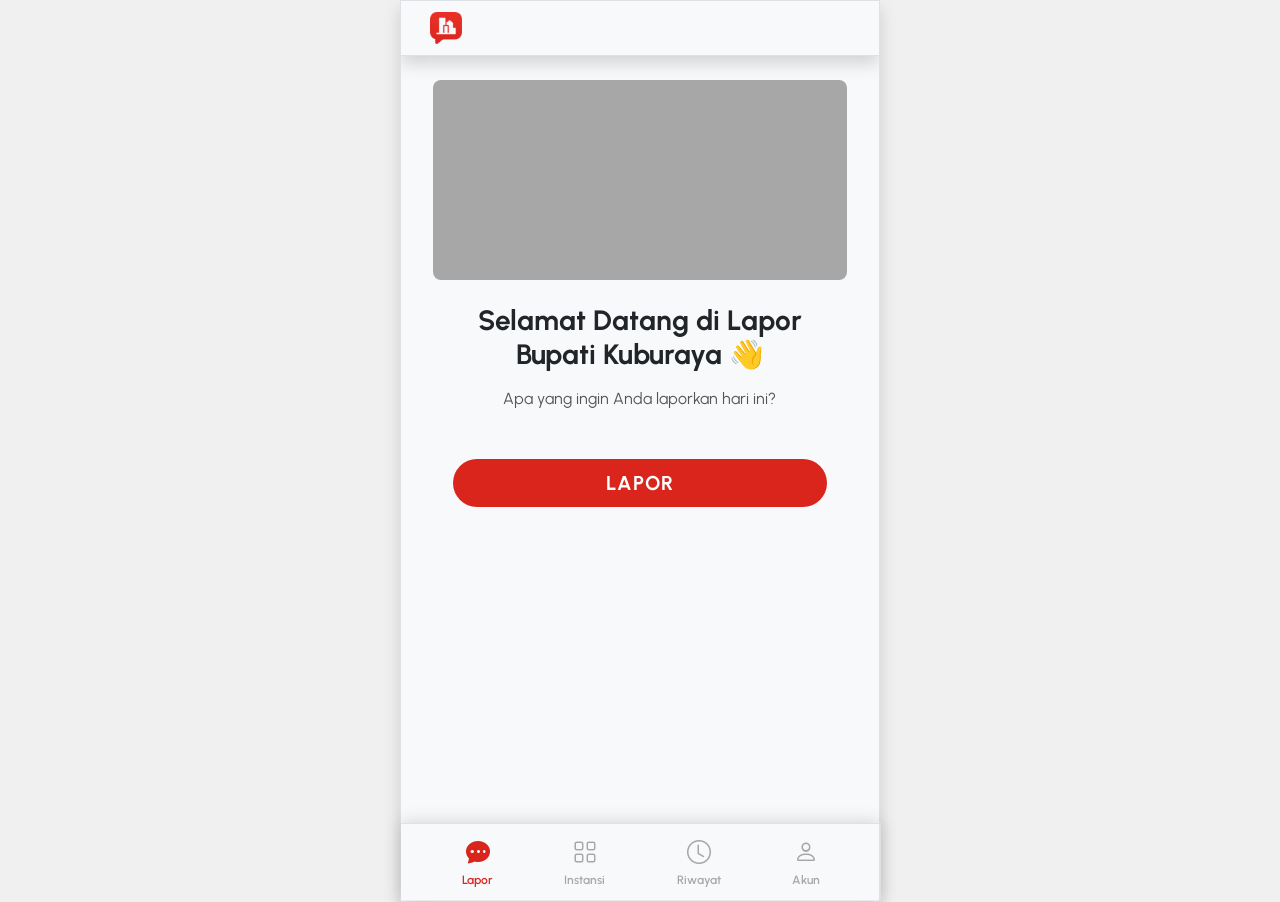
==== commit 9c8ab9fd: "home" ====
--- a/html/index.html
+++ b/html/index.html
@@ -63,6 +63,10 @@
       rel="stylesheet"
       href="assets/vendor/bootstrap/css/bootstrap.min.css"
     />
+    <link
+      href="assets/vendor/bootstrap-icons/bootstrap-icons.css"
+      rel="stylesheet"
+    />
     <link rel="stylesheet" href="assets/vendor/aos/aos.css" />
     <link
       rel="stylesheet"
@@ -72,9 +76,67 @@
   </head>
   <body class="index-page">
     <div id="app">
-      <main class="main" id="mainApp">
+      <main class="main" id="main-app">
         <section class="page-wrapper shadow border bg-light">
-          <div class="page-app">Hallo...</div>
+          <div class="page-app">
+            <div
+              class="header-app d-flex align-items-start justify-content-between py-1 px-3 border-bottom shadow"
+            >
+              <div class="box-image">
+                <a class="btn" href="index.html"
+                  ><img class="xs" src="assets/images/logo.png"
+                /></a>
+              </div>
+            </div>
+            <div class="col-11 m-auto">
+              <div class="container my-4">
+                <div class="box-image hs-200px bg-gray rounded-md"></div>
+              </div>
+            </div>
+            <div class="col-10 m-auto">
+              <div class="container">
+                <div class="text-center">
+                  <h3 class="text-dark fw-700">
+                    Selamat Datang di Lapor Bupati Kuburaya 👋
+                  </h3>
+                  <p class="mt-3">Apa yang ingin Anda laporkan hari ini?</p>
+                </div>
+              </div>
+              <div class="container mt-5">
+                <div class="text-center">
+                  <a
+                    href="lapor.html"
+                    class="btn btn-lg bg-app ls-sm fw-bold text-white w-100 text-uppercase rounded-xl"
+                    >Lapor</a
+                  >
+                </div>
+              </div>
+            </div>
+            <div
+              class="menu-app d-flex align-items-center justify-content-between py-1 px-5 border-top shadow-top"
+            >
+              <a href="index.html" class="btn btn-md text-app fs-24px"
+                ><i class="icon bi bi-chat-dots-fill"></i>
+                <span class="d-block fs-12px text-app fw-600">Lapor</span>
+              </a>
+              <a href="instansi.html" class="btn btn-md text-gray fs-24px"
+                ><i class="icon bi bi-grid"></i
+                ><span class="d-block fs-12px text-gray fw-600"
+                  >Instansi</span
+                ></a
+              >
+              <a href="riwayat.html" class="btn btn-md text-gray fs-24px"
+                ><i class="icon bi bi-clock"></i
+                ><span class="d-block fs-12px text-gray fw-600"
+                  >Riwayat</span
+                ></a
+              >
+              <a href="akun.html" class="btn btn-md text-gray fs-24px"
+                ><i class="icon bi bi-person"></i
+                ><span class="d-block fs-12px text-gray fw-600">Akun</span></a
+              >
+            </div>
+          </div>
         </section>
       </main>
     </div>
--- a/html/assets/css/app.css
+++ b/html/assets/css/app.css
@@ -34,8 +34,12 @@
   background: rgba(0, 0, 0, 0.7);
 }
 
+* {
+  font-family: var(--app-font) !important;
+}
+
 body {
-  background: #ffffff;
+  background-color: rgba(0, 0, 0, 0.06) !important;
   font-family: var(--app-font);
 }
 
@@ -118,7 +122,7 @@
 
 .page-wrapper {
   padding: 0px;
-  background-color: var(--app-color-lighter);
+  background-color: #ffffff;
   max-width: 480px;
   width: 100%;
   margin: 0 auto;
@@ -126,6 +130,12 @@
 
 .page-app {
   min-height: 100vh;
+}
+
+.menu-app {
+  position: absolute;
+  width: 480px;
+  bottom: 0;
 }
 
 .text-red {
@@ -463,3 +473,11 @@
 .textarea-lg {
   min-height: 150px !important;
 }
+
+img.xs {
+  max-height: 32px;
+}
+
+.shadow-top {
+  box-shadow: 0px -1px 1rem rgba(0, 0, 0, 0.15) !important;
+}
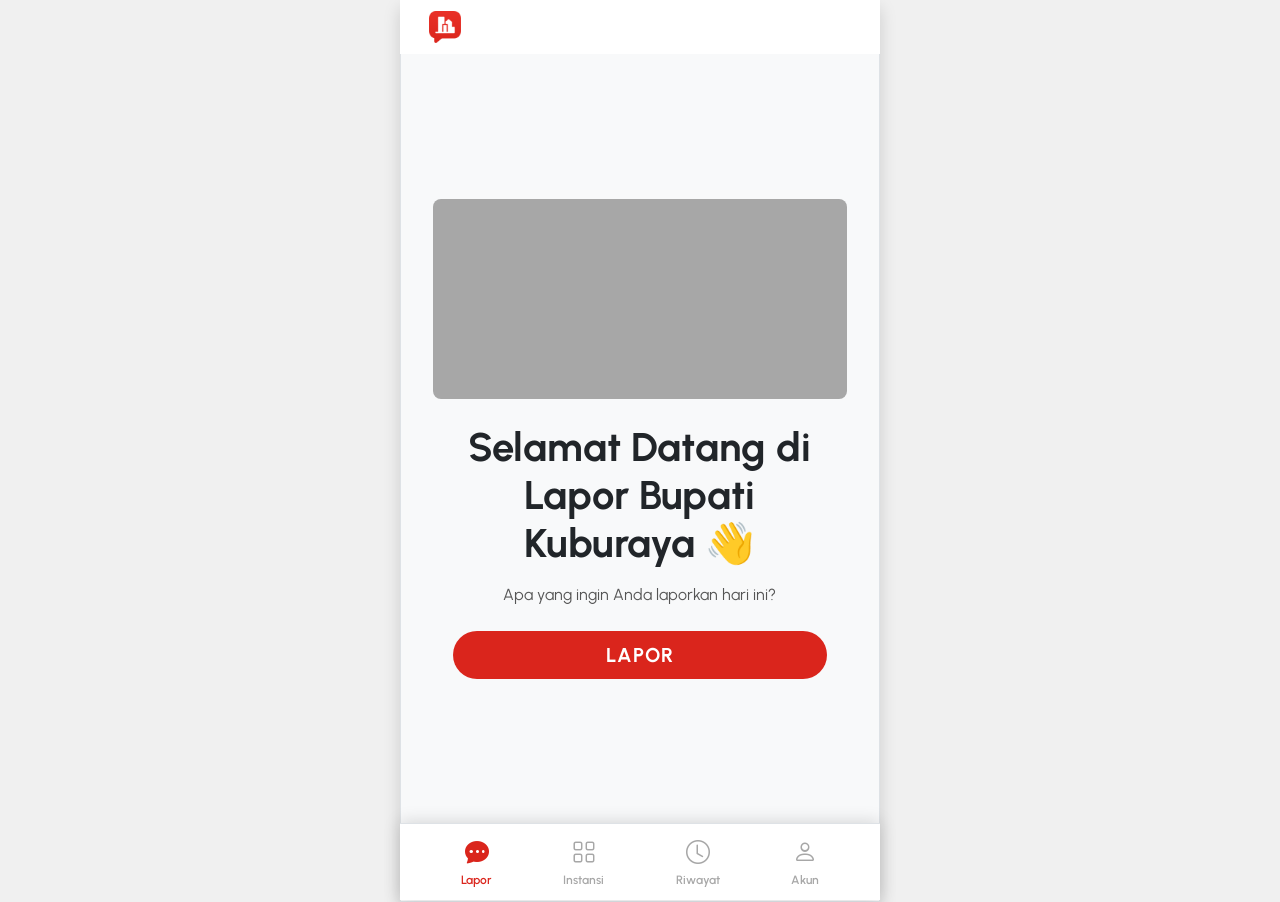
==== commit b450fb0e: "up" ====
--- a/html/index.html
+++ b/html/index.html
@@ -78,9 +78,11 @@
     <div id="app">
       <main class="main" id="main-app">
         <section class="page-wrapper shadow border bg-light">
-          <div class="page-app">
+          <div
+            class="page-app d-flex align-items-center justify-content-center"
+          >
             <div
-              class="header-app d-flex align-items-start justify-content-between py-1 px-3 border-bottom shadow"
+              class="header-app d-flex align-items-start justify-content-between py-1 px-3"
             >
               <div class="box-image">
                 <a class="btn" href="index.html"
@@ -88,27 +90,29 @@
                 /></a>
               </div>
             </div>
-            <div class="col-11 m-auto">
-              <div class="container my-4">
-                <div class="box-image hs-200px bg-gray rounded-md"></div>
-              </div>
-            </div>
-            <div class="col-10 m-auto">
-              <div class="container">
-                <div class="text-center">
-                  <h3 class="text-dark fw-700">
-                    Selamat Datang di Lapor Bupati Kuburaya 👋
-                  </h3>
-                  <p class="mt-3">Apa yang ingin Anda laporkan hari ini?</p>
+            <div class="content mb-5 mt-4">
+              <div class="col-11 m-auto">
+                <div class="container mb-4">
+                  <div class="box-image hs-200px bg-gray rounded-md"></div>
                 </div>
               </div>
-              <div class="container mt-5">
-                <div class="text-center">
-                  <a
-                    href="lapor.html"
-                    class="btn btn-lg bg-app ls-sm fw-bold text-white w-100 text-uppercase rounded-xl"
-                    >Lapor</a
-                  >
+              <div class="col-10 m-auto">
+                <div class="container">
+                  <div class="text-center">
+                    <h1 class="text-dark fw-700">
+                      Selamat Datang di Lapor Bupati Kuburaya 👋
+                    </h1>
+                    <p class="mt-3">Apa yang ingin Anda laporkan hari ini?</p>
+                  </div>
+                </div>
+                <div class="container mt-4">
+                  <div class="text-center">
+                    <a
+                      href="lapor.html"
+                      class="btn btn-lg bg-app ls-sm fw-bold text-white w-100 text-uppercase rounded-xl"
+                      >Lapor</a
+                    >
+                  </div>
                 </div>
               </div>
             </div>
--- a/html/assets/css/app.css
+++ b/html/assets/css/app.css
@@ -45,6 +45,7 @@
 
 a {
   cursor: pointer;
+  text-decoration: none !important;
 }
 
 code,
@@ -133,9 +134,19 @@
 }
 
 .menu-app {
-  position: absolute;
+  position: fixed;
   width: 480px;
   bottom: 0;
+  z-index: 99999999;
+  background: #ffffff;
+}
+
+.header-app {
+  position: fixed;
+  width: 480px;
+  top: 0;
+  z-index: 99999999;
+  background: #ffffff;
 }
 
 .text-red {
@@ -481,3 +492,18 @@
 .shadow-top {
   box-shadow: 0px -1px 1rem rgba(0, 0, 0, 0.15) !important;
 }
+
+.has-bg-img {
+  background-image: url("../images/img-bg.png");
+  background-size: cover;
+  background-position: center;
+  background-repeat: no-repeat;
+  background-attachment: fixed;
+}
+
+.bg-lighter {
+  background-color: rgba(0, 0, 0, 0.06) !important;
+}
+.content {
+  width: 100%;
+}
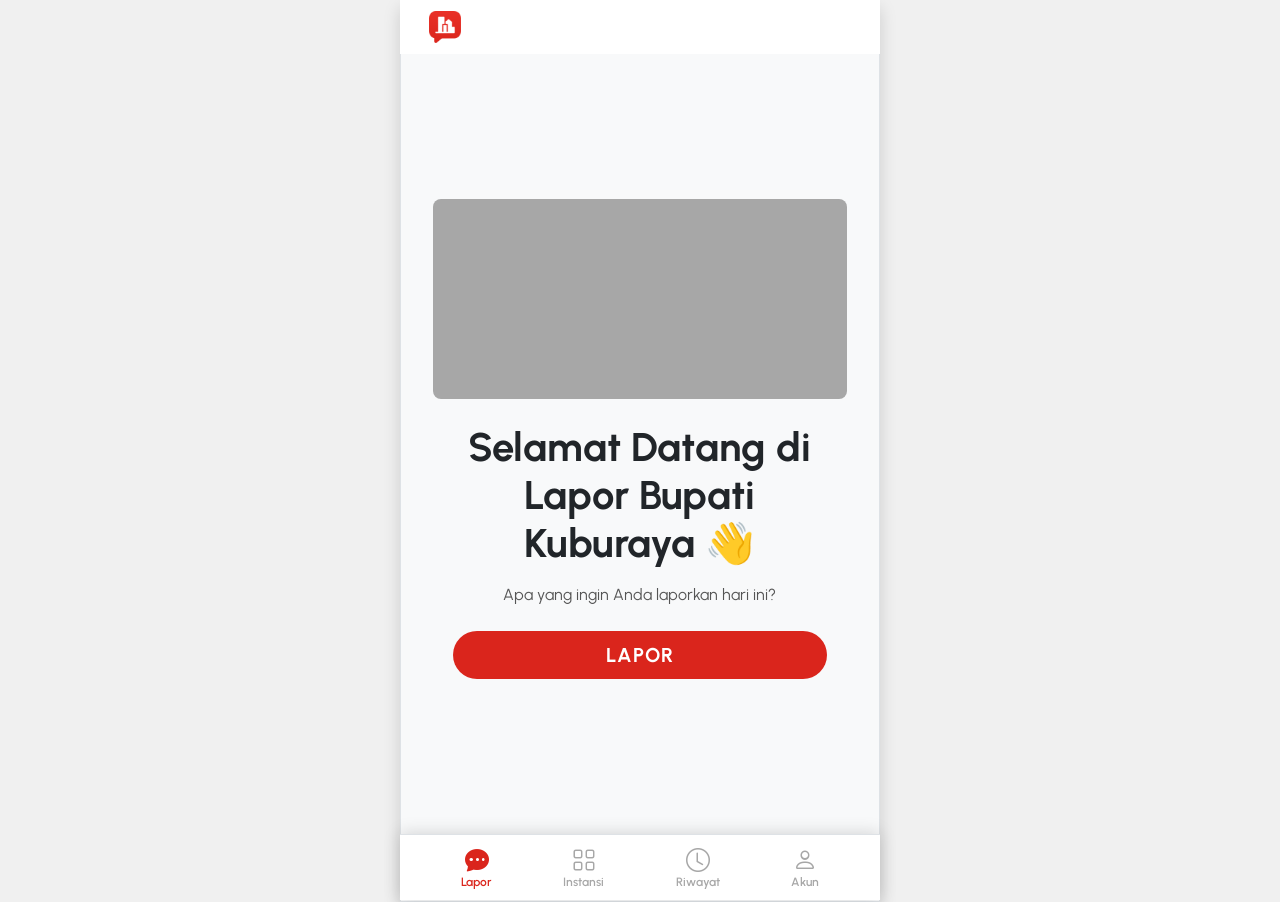
==== commit f39b9d98: "instnasi" ====
--- a/html/index.html
+++ b/html/index.html
@@ -82,7 +82,7 @@
             class="page-app d-flex align-items-center justify-content-center"
           >
             <div
-              class="header-app d-flex align-items-start justify-content-between py-1 px-3"
+              class="header-app d-flex align-items-center justify-content-start py-1 px-3"
             >
               <div class="box-image">
                 <a class="btn" href="index.html"
@@ -119,23 +119,27 @@
             <div
               class="menu-app d-flex align-items-center justify-content-between py-1 px-5 border-top shadow-top"
             >
-              <a href="index.html" class="btn btn-md text-app fs-24px"
+              <a href="index.html" class="btn btn-md text-app fs-24px lh-normal"
                 ><i class="icon bi bi-chat-dots-fill"></i>
                 <span class="d-block fs-12px text-app fw-600">Lapor</span>
               </a>
-              <a href="instansi.html" class="btn btn-md text-gray fs-24px"
+              <a
+                href="instansi.html"
+                class="btn btn-md text-gray fs-24px lh-normal"
                 ><i class="icon bi bi-grid"></i
                 ><span class="d-block fs-12px text-gray fw-600"
                   >Instansi</span
                 ></a
               >
-              <a href="riwayat.html" class="btn btn-md text-gray fs-24px"
+              <a
+                href="riwayat.html"
+                class="btn btn-md text-gray fs-24px lh-normal"
                 ><i class="icon bi bi-clock"></i
                 ><span class="d-block fs-12px text-gray fw-600"
                   >Riwayat</span
                 ></a
               >
-              <a href="akun.html" class="btn btn-md text-gray fs-24px"
+              <a href="akun.html" class="btn btn-md text-gray fs-24px lh-normal"
                 ><i class="icon bi bi-person"></i
                 ><span class="d-block fs-12px text-gray fw-600">Akun</span></a
               >
--- a/html/assets/css/app.css
+++ b/html/assets/css/app.css
@@ -53,6 +53,10 @@
 pre,
 samp {
   font-family: var(--app-font);
+}
+
+.lh-normal {
+  line-height: normal !important;
 }
 
 .bg-lazy {
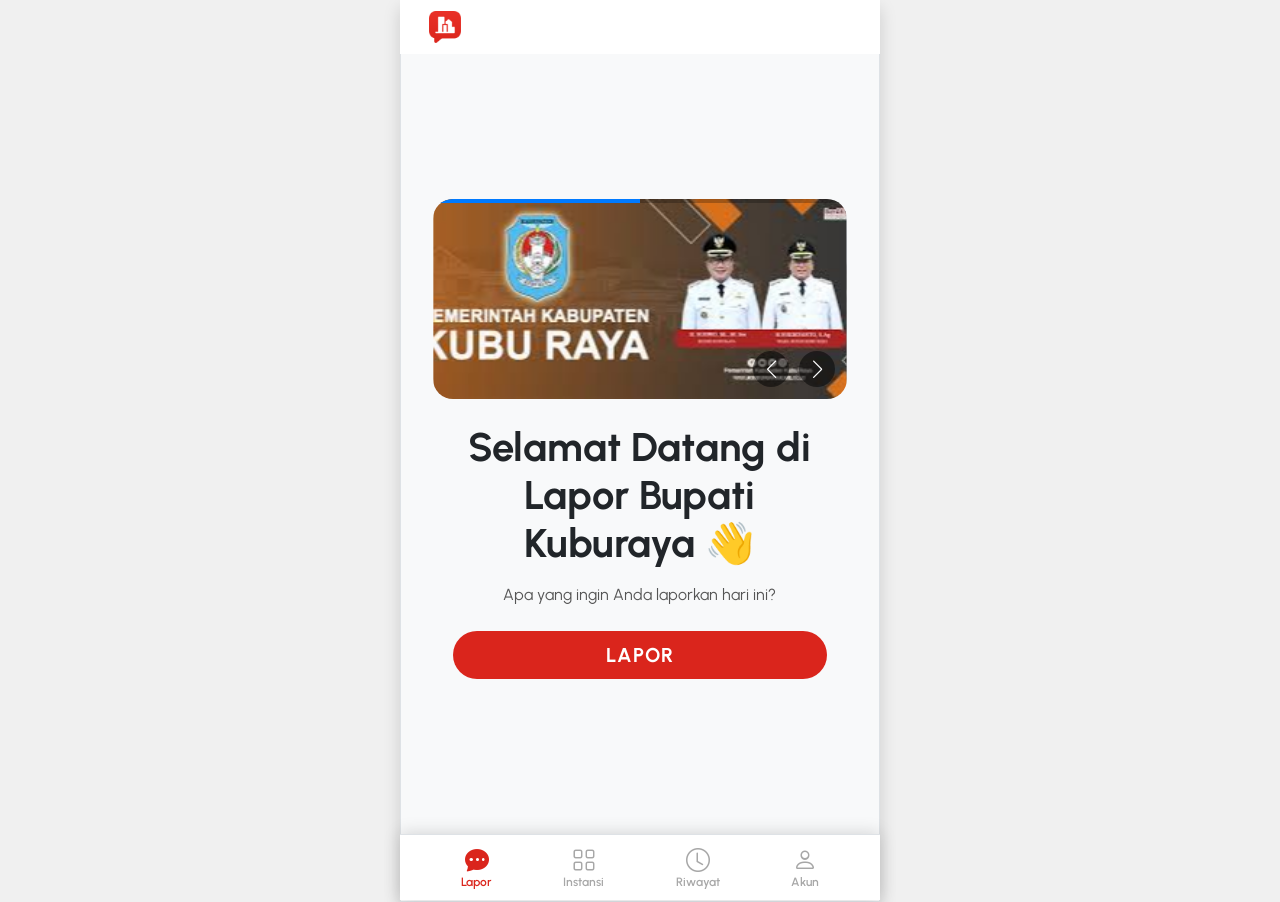
==== commit 675f5ece: "up" ====
--- a/html/index.html
+++ b/html/index.html
@@ -13,14 +13,14 @@
     <meta property="og:type" content="website" />
     <meta property="og:title" content="Lapor Bupati" />
     <meta property="og:description" content="Lapor Bupati" />
-    <meta property="og:image" content="/lamdara.png" />
+    <meta property="og:image" content="/logo.png" />
     <meta property="og:url" content="/" />
 
     <!-- Twitter Meta -->
     <meta name="twitter:card" content="summary_large_image" />
     <meta name="twitter:title" content="Lapor Bupati" />
     <meta name="twitter:description" content="Lapor Bupati" />
-    <meta name="twitter:image" content="/lamdara.png" />
+    <meta name="twitter:image" content="assets/logo.png" />
 
     <title>Lapor Bupati</title>
 
@@ -93,7 +93,26 @@
             <div class="content mb-5 mt-4">
               <div class="col-11 m-auto">
                 <div class="container mb-4">
-                  <div class="box-image hs-200px bg-gray rounded-md"></div>
+                  <!-- Wrapper Swiper -->
+                  <div class="swiper mySwiper">
+                    <div class="swiper-wrapper">
+                      <!-- Slide 1 -->
+                      <div class="swiper-slide">
+                        <img src="assets/images/kuburaya.jpg" alt="KubuRaya" />
+                      </div>
+                      <div class="swiper-slide">
+                        <img src="assets/images/kuburaya2.jpg" alt="KubuRaya" />
+                      </div>
+                    </div>
+
+                    <!-- Tombol prev & next -->
+                    <div class="swiper-custom-buttons">
+                      <div class="swiper-button-prev"></div>
+                      <div class="swiper-button-next"></div>
+                    </div>
+
+                    <div class="swiper-pagination"></div>
+                  </div>
                 </div>
               </div>
               <div class="col-10 m-auto">
@@ -108,7 +127,7 @@
                 <div class="container mt-4">
                   <div class="text-center">
                     <a
-                      href="lapor.html"
+                      href="institution.html"
                       class="btn btn-lg bg-app ls-sm fw-bold text-white w-100 text-uppercase rounded-xl"
                       >Lapor</a
                     >
@@ -124,7 +143,7 @@
                 <span class="d-block fs-12px text-app fw-600">Lapor</span>
               </a>
               <a
-                href="instansi.html"
+                href="institution.html"
                 class="btn btn-md text-gray fs-24px lh-normal"
                 ><i class="icon bi bi-grid"></i
                 ><span class="d-block fs-12px text-gray fw-600"
@@ -132,14 +151,16 @@
                 ></a
               >
               <a
-                href="riwayat.html"
+                href="history.html"
                 class="btn btn-md text-gray fs-24px lh-normal"
                 ><i class="icon bi bi-clock"></i
                 ><span class="d-block fs-12px text-gray fw-600"
                   >Riwayat</span
                 ></a
               >
-              <a href="akun.html" class="btn btn-md text-gray fs-24px lh-normal"
+              <a
+                href="account.html"
+                class="btn btn-md text-gray fs-24px lh-normal"
                 ><i class="icon bi bi-person"></i
                 ><span class="d-block fs-12px text-gray fw-600">Akun</span></a
               >
@@ -150,6 +171,7 @@
     </div>
 
     <!-- VENDOR JS -->
+    <script src="assets/js/script.js"></script>
     <script src="assets/vendor/sweetalert2/sweetalert2.min.js"></script>
     <script src="assets/vendor/bootstrap/js/bootstrap.min.js"></script>
     <script src="assets/vendor/aos/aos.js"></script>
@@ -158,5 +180,6 @@
     <script src="assets/vendor/purecounter/purecounter_vanilla.js"></script>
     <script src="assets/vendor/imagesloaded/imagesloaded.pkgd.min.js"></script>
     <script src="assets/vendor/isotope-layout/isotope.pkgd.min.js"></script>
+    <script src="assets/js/app.js"></script>
   </body>
 </html>
--- a/html/assets/css/app.css
+++ b/html/assets/css/app.css
@@ -511,3 +511,61 @@
 .content {
   width: 100%;
 }
+
+.swiper {
+  width: 100%;
+  max-width: 600px;
+  height: 200px;
+  border-radius: 20px;
+  overflow: hidden;
+}
+
+.swiper-slide img {
+  width: 100%;
+  height: 100%;
+  object-fit: cover;
+}
+
+/* Custom posisi tombol */
+.swiper-custom-buttons {
+  position: absolute;
+  bottom: 12px;
+  right: 12px;
+  display: flex;
+  gap: 10px;
+  z-index: 10;
+}
+
+.swiper-custom-buttons .swiper-button-next,
+.swiper-custom-buttons .swiper-button-prev {
+  position: static;
+  background-color: rgba(0, 0, 0, 0.5);
+  color: #fff;
+  width: 36px;
+  height: 36px;
+  border-radius: 50%;
+  display: flex;
+  align-items: center;
+  justify-content: center;
+  font-size: 18px;
+}
+
+.swiper-button-next::after,
+.swiper-button-prev::after {
+  font-size: 18px !important;
+}
+
+/* PROGRESS BAR ATAS */
+.swiper-pagination-progressbar {
+  position: absolute;
+  top: 0;
+  left: 0;
+  height: 4px;
+  width: 100%;
+  background: rgba(255, 255, 255, 0.3); /* putih transparan */
+  z-index: 20;
+}
+
+.swiper-pagination-progressbar-fill {
+  background: #ffffff; /* putih solid */
+}
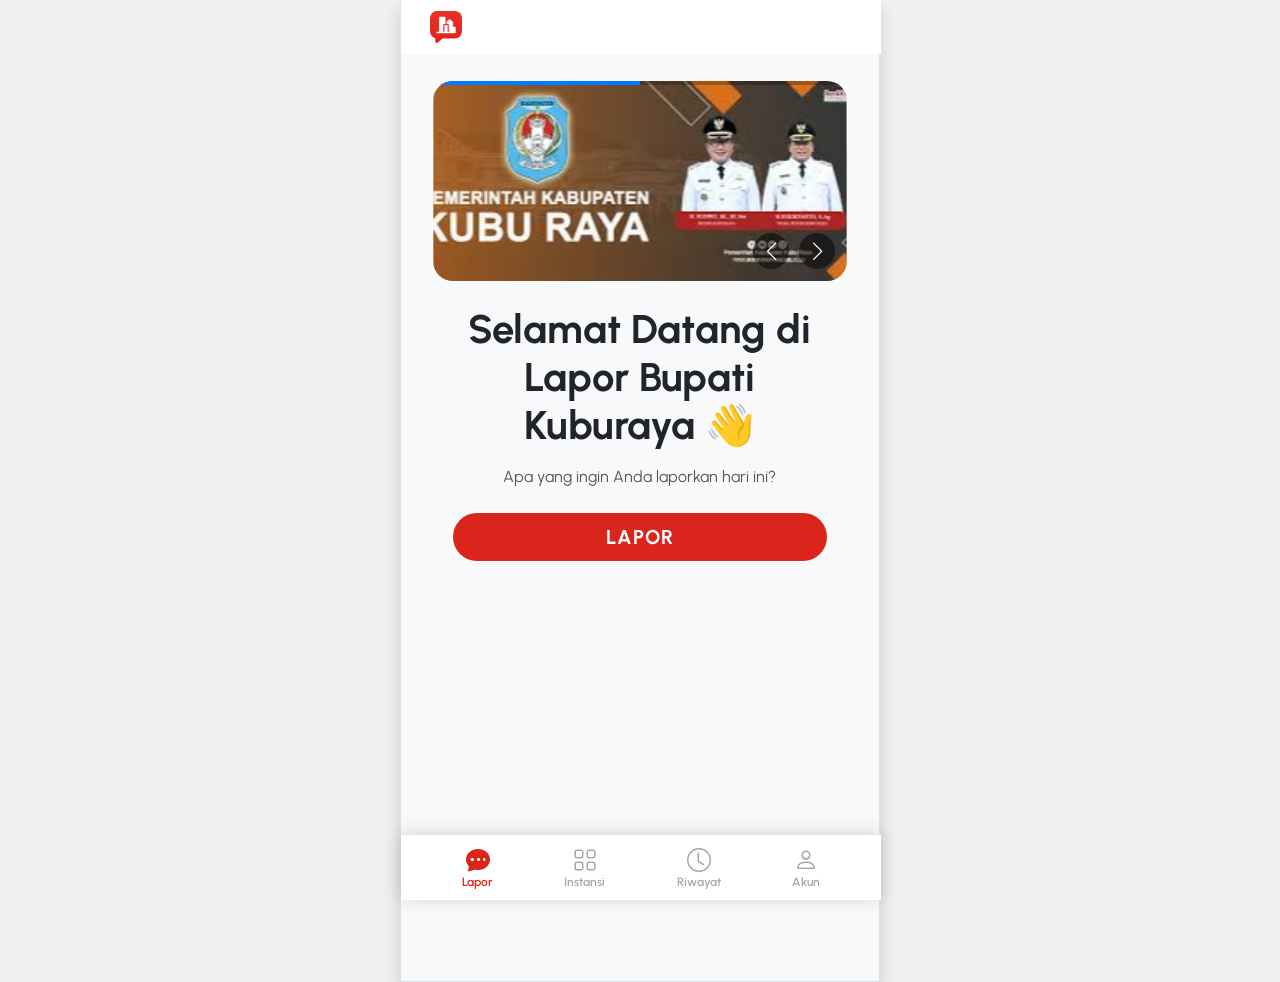
==== commit 8078fa5a: "up" ====
--- a/html/index.html
+++ b/html/index.html
@@ -78,9 +78,7 @@
     <div id="app">
       <main class="main" id="main-app">
         <section class="page-wrapper shadow border bg-light">
-          <div
-            class="page-app d-flex align-items-center justify-content-center"
-          >
+          <div class="page-app">
             <div
               class="header-app d-flex align-items-center justify-content-start py-1 px-3"
             >
@@ -90,7 +88,7 @@
                 /></a>
               </div>
             </div>
-            <div class="content mb-5 mt-4">
+            <div class="content mb-5 mt-4 has-header">
               <div class="col-11 m-auto">
                 <div class="container mb-4">
                   <!-- Wrapper Swiper -->
@@ -171,7 +169,6 @@
     </div>
 
     <!-- VENDOR JS -->
-    <script src="assets/js/script.js"></script>
     <script src="assets/vendor/sweetalert2/sweetalert2.min.js"></script>
     <script src="assets/vendor/bootstrap/js/bootstrap.min.js"></script>
     <script src="assets/vendor/aos/aos.js"></script>
@@ -180,6 +177,7 @@
     <script src="assets/vendor/purecounter/purecounter_vanilla.js"></script>
     <script src="assets/vendor/imagesloaded/imagesloaded.pkgd.min.js"></script>
     <script src="assets/vendor/isotope-layout/isotope.pkgd.min.js"></script>
+    <script src="assets/js/script.js"></script>
     <script src="assets/js/app.js"></script>
   </body>
 </html>
--- a/html/assets/css/app.css
+++ b/html/assets/css/app.css
@@ -134,6 +134,7 @@
 }
 
 .page-app {
+  display: block;
   min-height: 100vh;
 }
 
@@ -569,3 +570,11 @@
 .swiper-pagination-progressbar-fill {
   background: #ffffff; /* putih solid */
 }
+
+.modal {
+  z-index: 999999999 !important;
+}
+
+.content.has-header {
+  margin-top: 5rem !important;
+}
